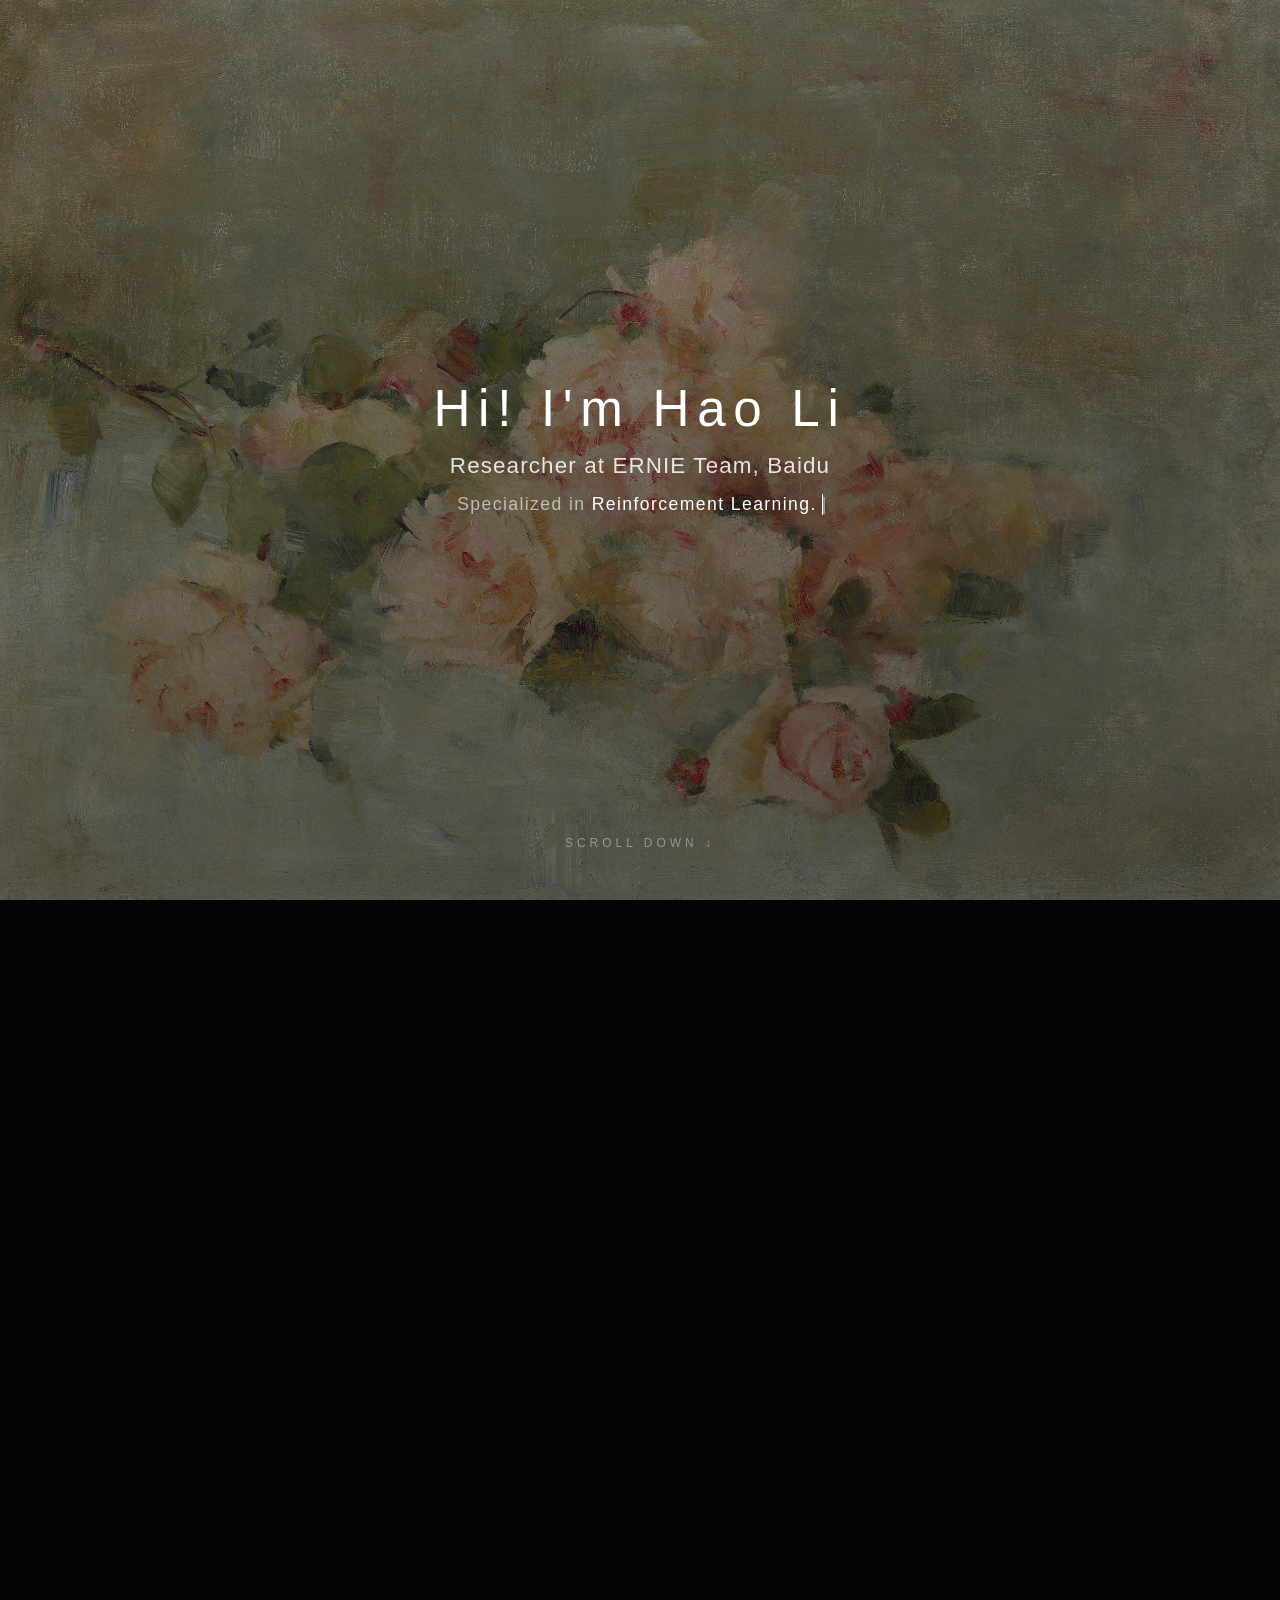
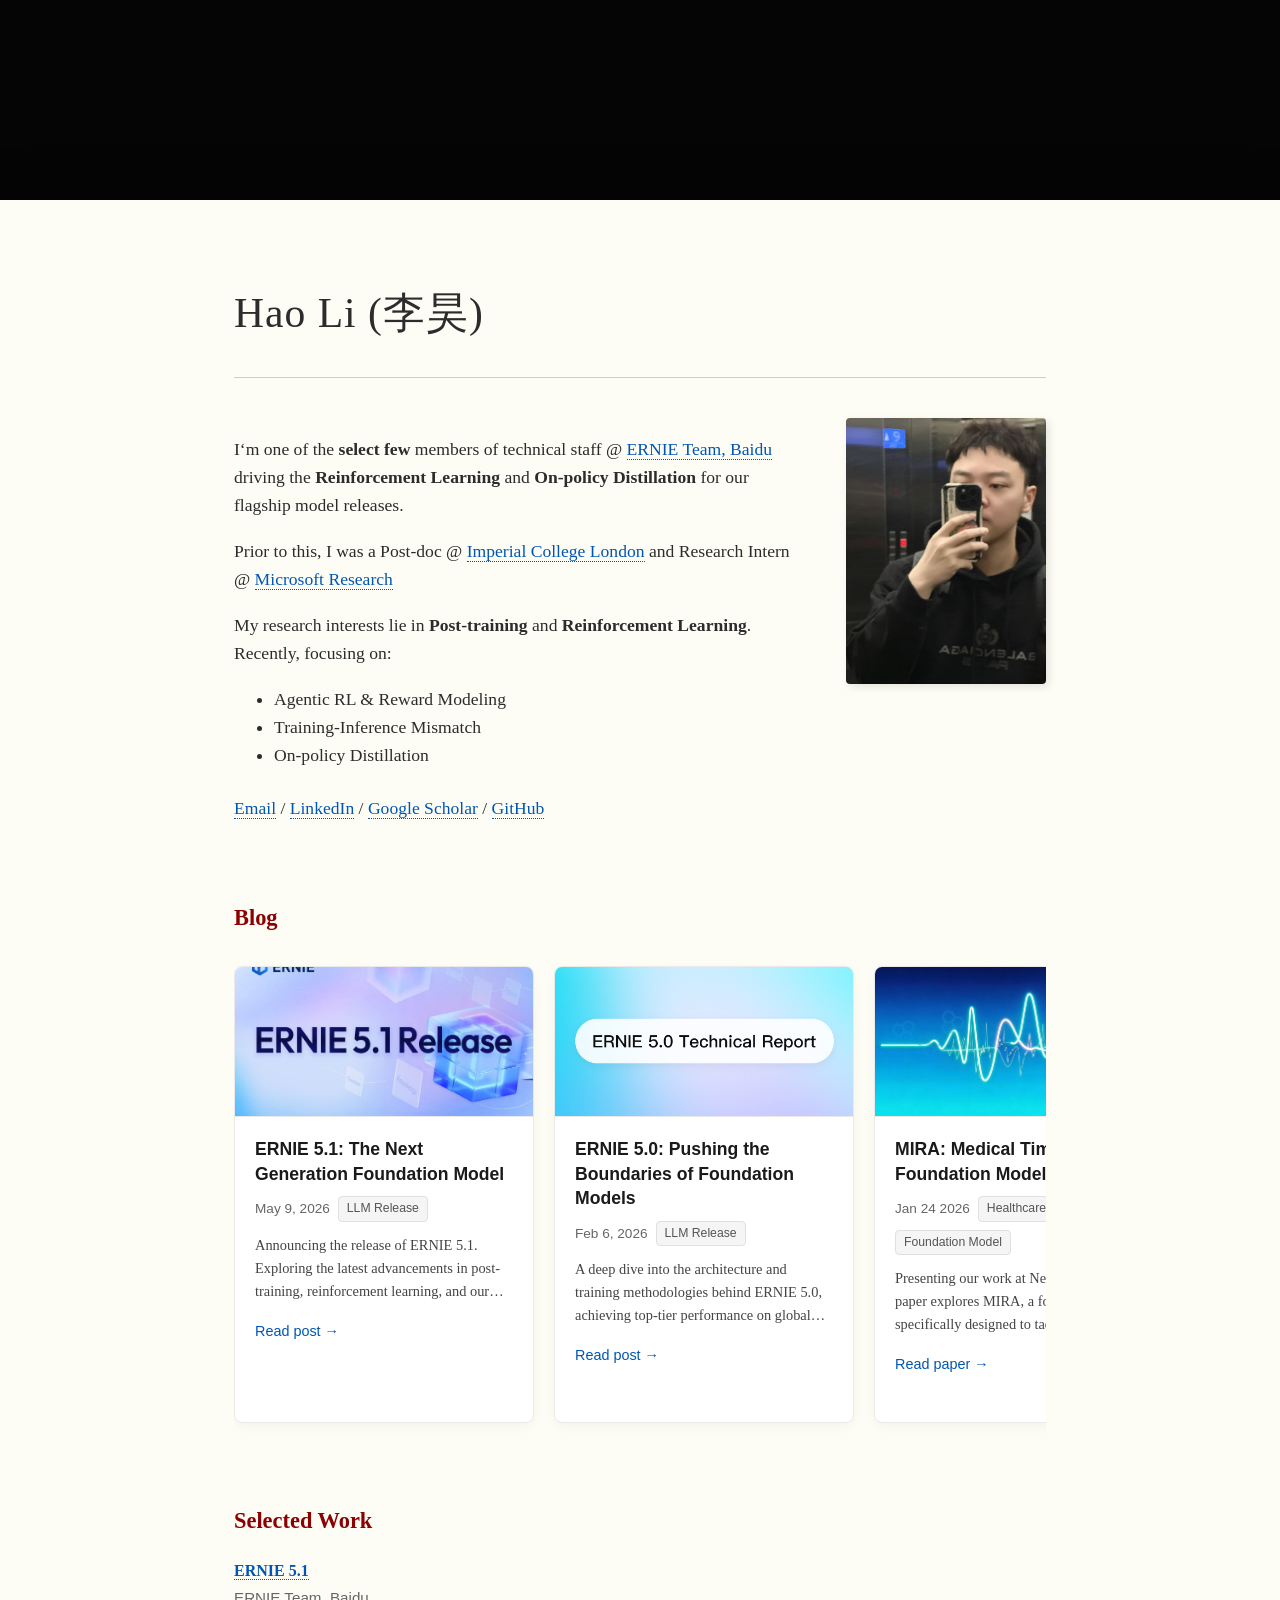
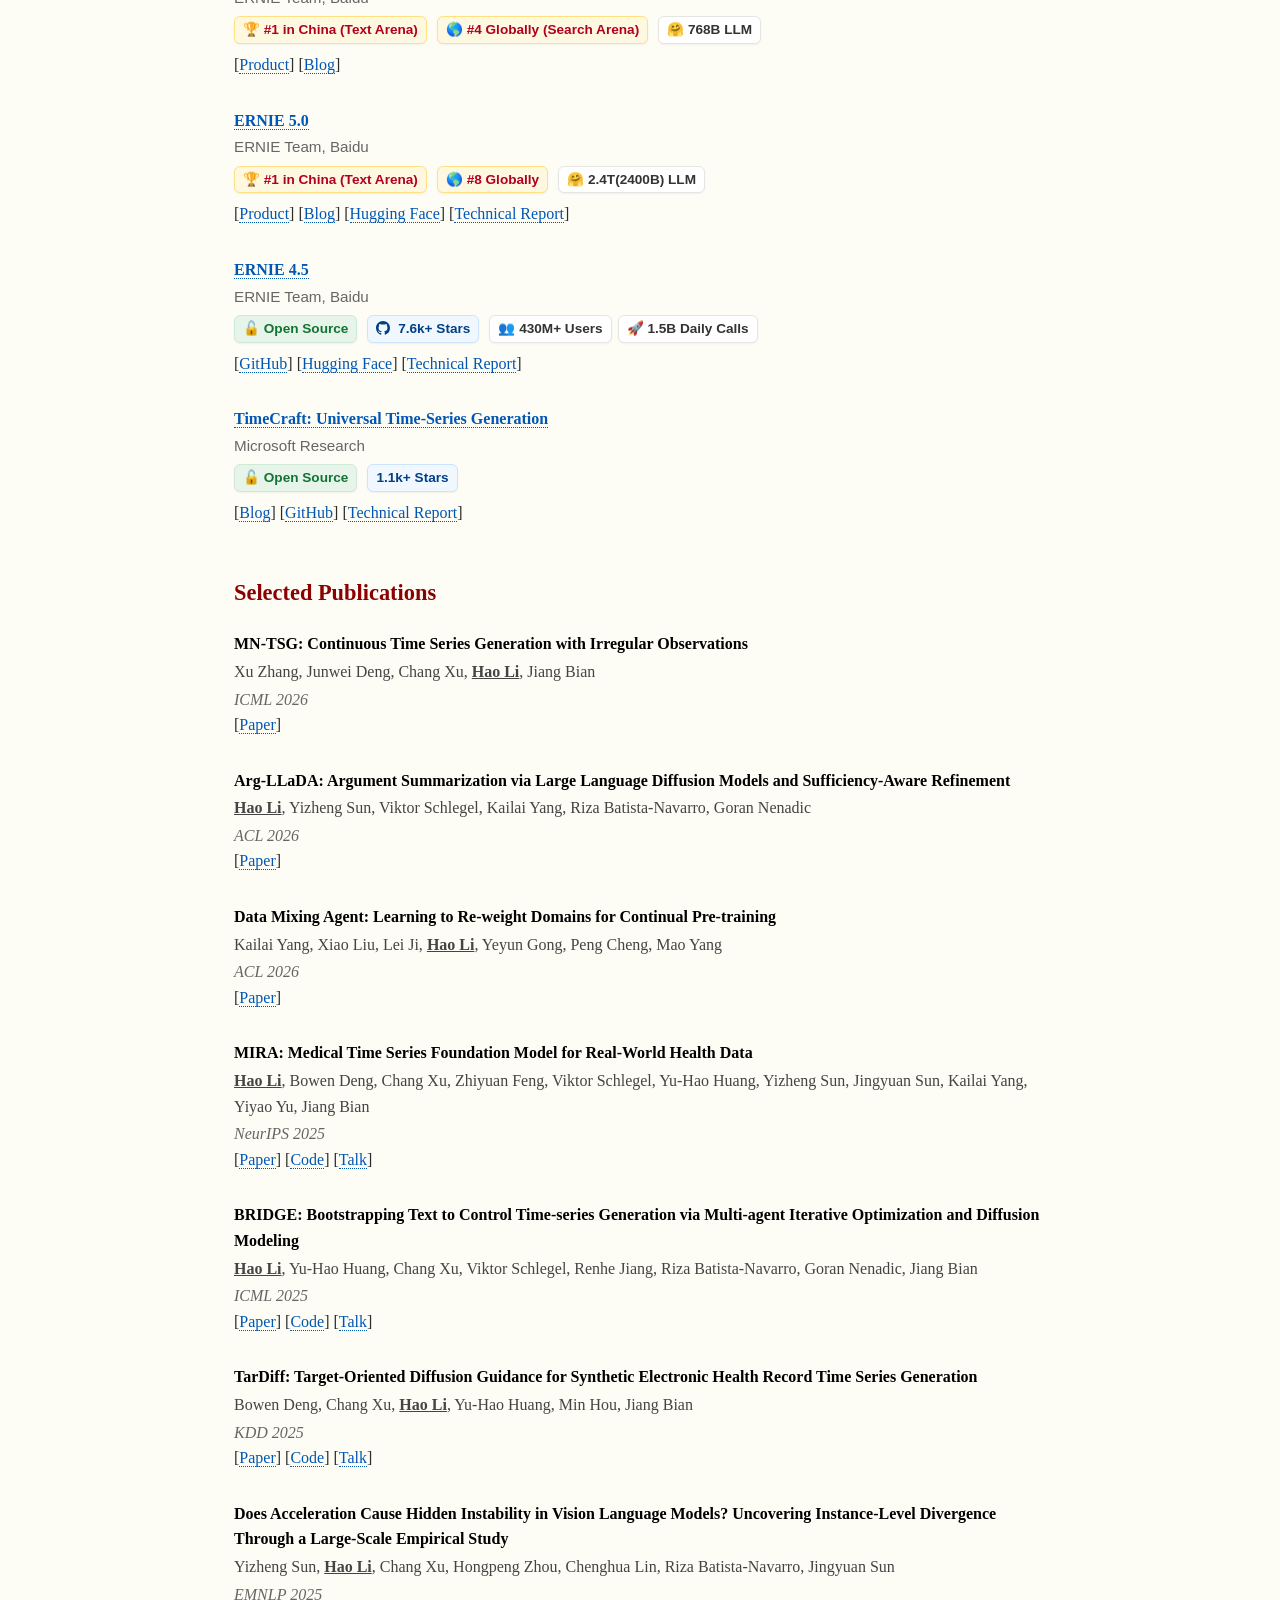
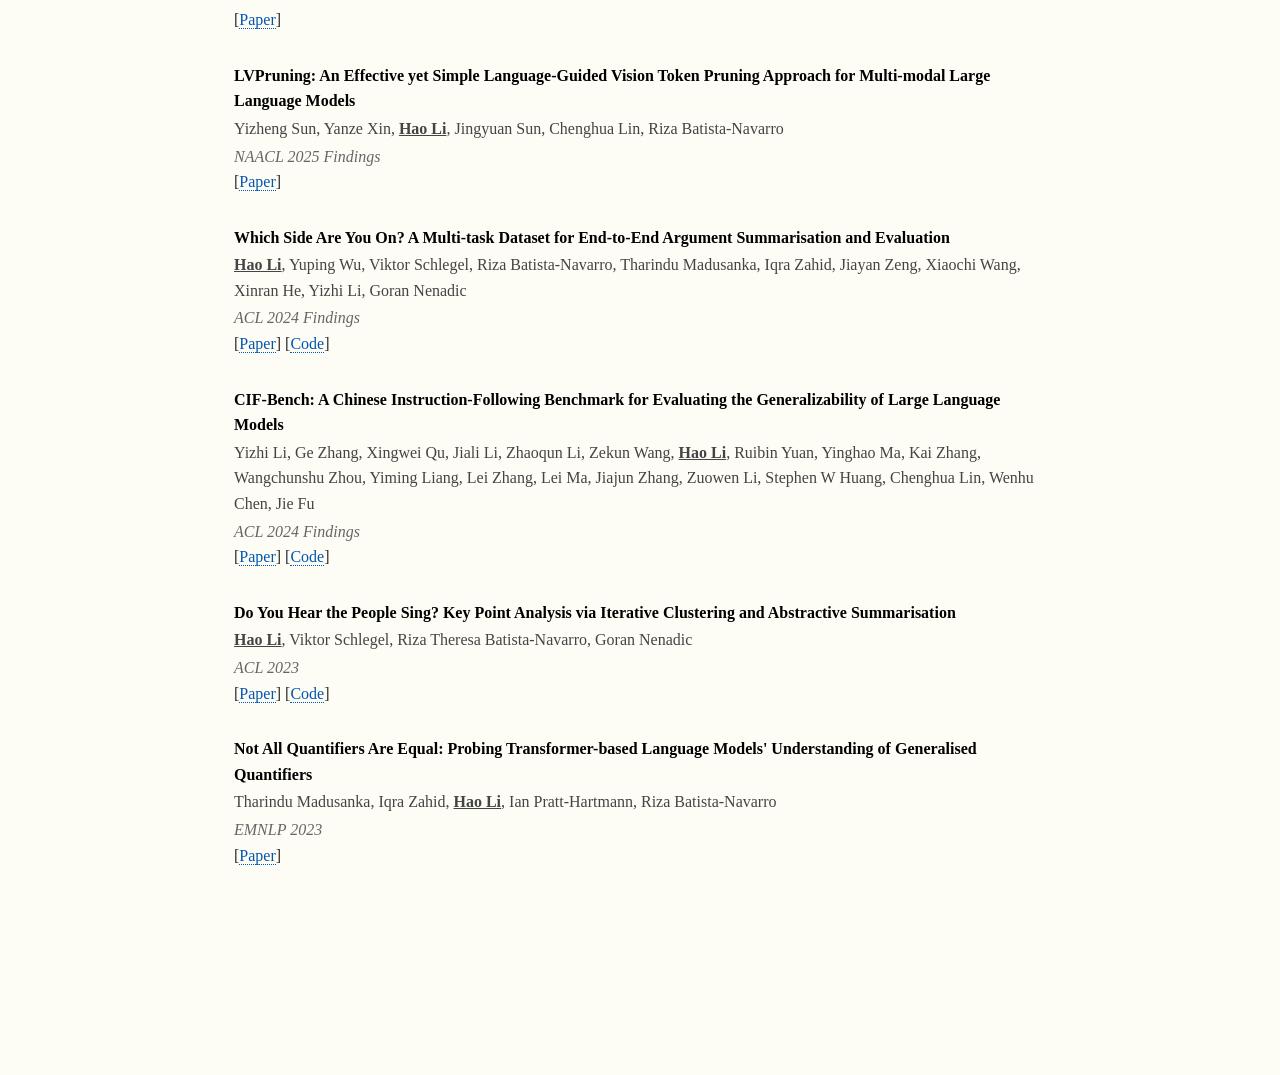
==== index.html @ deded0c9 "Update index.html" ====
<!DOCTYPE html>
<html lang="zh-CN">
<head>
    <meta charset="UTF-8">
    <meta name="viewport" content="width=device-width, initial-scale=1.0">
    <title>Hao Li - Researcher</title>
    
    <style>
        /* =========================================
           1. 全局设计规范 (Inter 现代字体)
           ========================================= */
        * { box-sizing: border-box; }
        
        html, body {
            margin: 0; padding: 0;
            width: 100%;
            background-color: #050505; 
            font-family: 'Inter', -apple-system, BlinkMacSystemFont, "Segoe UI", Roboto, sans-serif;
            scroll-behavior: smooth;
        }

        /* =========================================
           2. 引导页背景 (固定艺术底图)
           ========================================= */
        .art-background {
            position: fixed;
            top: 0; left: 0;
            width: 100vw; height: 100vh;
            /* 👇 核心修复：把 -1 改成 1，确保它在黑色背景之上 */
            z-index: 1; 
            background-image: linear-gradient(rgba(0,0,0,0.3), rgba(0,0,0,0.5)), 
                              url('./attached/museum-of-new-zealand-te-papa-tongarewa-e-3PPyd1U2g-unsplash.jpg');
            background-size: cover;
            background-position: center;
            background-repeat: no-repeat;
        }

        /* =========================================
           3. 引导页文字 (精致居中排版)
           ========================================= */
        #hero {
            height: 100vh;
            width: 100%;
            display: flex;
            flex-direction: column;
            justify-content: center;
            align-items: center;
            text-align: center;
            color: #ffffff;
            position: relative;
            /* 👇 核心修复：文字图层设为 2，确保在画之上 */
            z-index: 2; 
        }

        #hero h1 {
            font-size: clamp(2rem, 5vw, 3.2rem); 
            font-weight: 300;
            letter-spacing: 0.15em;
            margin: 0 0 15px 0;
            text-transform: none;
        }

        .role-text {
            font-size: clamp(1rem, 2vw, 1.4rem);
            color: rgba(255, 255, 255, 0.85);
            margin-bottom: 15px;
            font-weight: 300;
            letter-spacing: 0.05em;
        }

        .subtitle-container {
            font-size: clamp(0.9rem, 1.8vw, 1.1rem);
            color: rgba(255, 255, 255, 0.6);
            font-weight: 300;
            height: 1.5em;
            letter-spacing: 0.08em;
        }

        #typewriter-text {
            color: #fff;
            font-weight: 500;
        }

        .cursor {
            display: inline-block;
            width: 1px;
            background-color: #fff;
            margin-left: 5px;
            animation: blink 0.8s infinite;
        }

        @keyframes blink { 50% { opacity: 0; } }

        .scroll-indicator {
            position: absolute;
            bottom: 50px;
            left: 50%;
            transform: translateX(-50%);
            color: rgba(255, 255, 255, 0.4);
            font-size: 0.75rem;
            letter-spacing: 4px;
            text-transform: uppercase;
            animation: bounce 2s infinite;
        }

        @keyframes bounce {
            0%, 20%, 50%, 80%, 100% { transform: translate(-50%, 0); }
            40% { transform: translate(-50%, -10px); }
            60% { transform: translate(-50%, -5px); }
        }

        /* =========================================
           4. 全量学术内容层 (回归经典 Georgia 字体)
           ========================================= */
        #scroll-placeholder { height: 100vh; }

        #main-content {
            position: relative;
            /* 👇 保持 10，往下滑时完美盖住下面的 1 和 2 */
            z-index: 10;
            background-color: #fdfdf6; 
            min-height: 100vh;
            box-shadow: 0 -15px 40px rgba(0,0,0,0.15);
        }

        .content-inner {
            font-family: 'Georgia', 'Times New Roman', Times, serif;
            color: #2c2c2c;
            line-height: 1.6;
            max-width: 860px; 
            margin: 0 auto; 
            padding: 80px 24px 100px 24px; 
        }

        .content-inner a {
            color: #0056b3; 
            text-decoration: none;
            border-bottom: 1px dotted #0056b3;
        }
        .content-inner a:hover { border-bottom: 1px solid #0056b3; }

        .name-header { margin-bottom: 30px; }
        .name-header h1 {
            font-size: 2.6em;
            font-weight: normal;
            margin: 0;
            letter-spacing: 1px;
        }

        .separator {
            border: 0;
            height: 1px;
            background-color: #ccc;
            margin-bottom: 40px;
        }

        .bio-container {
            display: flex;
            align-items: flex-start;
            gap: 50px;
            margin-bottom: 60px;
        }

        .bio-text { flex: 1; font-size: 1.1em; }
        .profile-photo {
            width: 200px; height: auto; border-radius: 4px;
            box-shadow: 3px 3px 8px rgba(0,0,0,0.1); flex-shrink: 0;
        }

        @media (max-width: 768px) {
            .bio-container { flex-direction: column-reverse; align-items: center; text-align: center; }
            .profile-photo { margin-bottom: 20px; width: 160px; }
        }

        .content-inner h2 {
            font-size: 1.4em; font-weight: bold; margin-top: 50px;
            margin-bottom: 20px; color: #8b0000; 
        }

        .work-institution { font-size: 0.95em; color: #666; margin-top: 2px; margin-bottom: 6px; font-family: 'Inter', sans-serif; }
        .stat-badge {
            display: inline-block; padding: 2px 8px; margin-right: 6px; margin-bottom: 4px;
            font-size: 0.85em; font-weight: 600; color: #333; background-color: #fff;
            border: 1px solid #e5e5e5; border-radius: 6px; box-shadow: 0 1px 2px rgba(0,0,0,0.05); 
            font-family: 'Inter', sans-serif;
        }
        .badge-highlight { background-color: #fff8e1; border-color: #ffe082; color: #b00020; }
        .badge-blue { background-color: #f0f7ff; border-color: #cce5ff; color: #004085; }
        .badge-green { background-color: #e6f4ea; border-color: #ceead6; color: #137333; }

        .icon-svg { width: 14px; height: 14px; fill: currentColor; vertical-align: -2px; margin-right: 4px; }
        .paper { margin-bottom: 30px; }
        .paper-title { font-weight: bold; color: #000; }
        .paper-authors { color: #444; margin-top: 2px; }
        .paper-venue { font-style: italic; color: #666; margin-top: 2px; }
        .me { text-decoration: underline; font-weight: 600; }

        /* =========================================
           5. 博客卡片区设计规范 (横向滑动)
           ========================================= */
        .blog-carousel {
            display: flex;
            overflow-x: auto;
            gap: 20px;
            padding: 10px 0 30px 0;
            /* 开启滚动吸附，滑动更平滑 */
            scroll-snap-type: x mandatory;
            /* 隐藏滚动条但保留功能 (Chrome/Safari/Edge) */
            -ms-overflow-style: none; 
            scrollbar-width: none; 
        }
        .blog-carousel::-webkit-scrollbar {
            display: none; 
        }

        .blog-card {
            /* 每张卡片固定宽度，保证能露出版边提示可滑动 */
            flex: 0 0 300px; 
            scroll-snap-align: start;
            border: 1px solid #eaeaea;
            border-radius: 8px;
            background: #fff;
            overflow: hidden;
            box-shadow: 0 4px 12px rgba(0,0,0,0.04);
            transition: transform 0.2s ease, box-shadow 0.2s ease;
            display: flex;
            flex-direction: column;
        }
        .blog-card:hover {
            transform: translateY(-5px);
            box-shadow: 0 8px 24px rgba(0,0,0,0.08);
        }

        .blog-card-image {
            width: 100%;
            height: 150px;
            object-fit: cover;
            border-bottom: 1px solid #eaeaea;
            background-color: #f5f5f5; /* 图片未加载时的底色 */
        }

        .blog-card-content {
            padding: 20px;
            flex-grow: 1;
            display: flex;
            flex-direction: column;
        }

        .blog-card-title {
            font-size: 1.1em;
            font-weight: bold;
            margin: 0 0 10px 0;
            line-height: 1.4;
            font-family: 'Inter', sans-serif;
        }
        
        /* 覆盖全局 a 标签的下划线样式 */
        .content-inner .blog-card-title a {
            color: #1a1a1a;
            border-bottom: none;
            text-decoration: none;
        }
        .content-inner .blog-card-title a:hover {
            color: #0056b3;
        }

        .blog-meta {
            color: #666;
            font-size: 0.85em;
            margin-bottom: 12px;
            font-family: 'Inter', sans-serif;
            display: flex;
            align-items: center;
            flex-wrap: wrap;
            gap: 8px;
        }

        .blog-tag {
            display: inline-block;
            padding: 2px 8px;
            background-color: #f5f5f5;
            border: 1px solid #e0e0e0;
            border-radius: 4px;
            color: #555;
            font-size: 0.9em;
        }

        .blog-card-excerpt {
            color: #444;
            font-size: 0.9em;
            line-height: 1.6;
            margin-bottom: 15px;
            /* 限制摘要行数为3行，多出部分显示省略号 */
            display: -webkit-box;
            -webkit-line-clamp: 3; 
            -webkit-box-orient: vertical;
            overflow: hidden;
        }
        
        .blog-read-more a {
            margin-top: auto;
            font-size: 0.9em;
            font-family: 'Inter', sans-serif;
            font-weight: 500;
            border-bottom: none !important;
        }
        
        @media (max-width: 768px) {
            .blog-card {
                flex: 0 0 260px; /* 移动端卡片稍微变窄 */
            }
        }
    </style>
</head>
<body>

    <div class="art-background"></div>

    <section id="hero">
        <h1>Hi! I'm Hao Li</h1>
        <div class="role-text">Researcher at ERNIE Team, Baidu</div>
        <div class="subtitle-container">
            Specialized in <span id="typewriter-text"></span><span class="cursor">|</span>
        </div>
        <div class="scroll-indicator">Scroll Down ↓</div>
    </section>

    <div id="scroll-placeholder"></div>

    <section id="main-content">
        <div class="content-inner">
            
            <div class="name-header"><h1>Hao Li (李昊)</h1></div>
            <hr class="separator">

            <div class="bio-container">
                <div class="bio-text">
                    <p style="margin-top: 0;"><p>I‘m one of the <b>select few</b> members of technical staff @ <a href="https://ernie.baidu.com/">ERNIE Team, Baidu</a> driving the <b>Reinforcement Learning</b> and <b>On-policy Distillation</b> for our flagship model releases.</p>
                    <p>Prior to this, I was a Post-doc @ <a href="https://www.imperial.ac.uk/">Imperial College London</a> and Research Intern @ <a href="https://www.microsoft.com/en-us/research/lab/microsoft-research-asia-zh-cn/">Microsoft Research</a></p>
                    <p>My research interests lie in <b>Post-training</b> and <b>Reinforcement Learning</b>. Recently, focusing on:</p>
                    <ul><li>Agentic RL & Reward Modeling</li><li>Training-Inference Mismatch</li><li>On-policy Distillation</li></ul>
                    <p style="margin-top: 25px;">
                        <a href="mailto:lihao950220@hotmail.com">Email</a> / <a href="https://www.linkedin.com/in/haoli-harry/">LinkedIn</a> / 
                        <a href="https://scholar.google.com/citations?user=yZjmYegAAAAJ&hl=en">Google Scholar</a> / <a href="https://github.com/HaoBytes">GitHub</a>
                    </p>
                </div>
                <img src="attached/myself.jpg" alt="My Photo" class="profile-photo">
            </div>

            <h2>Blog</h2>
            
            <div class="blog-carousel">
                <div class="blog-card">
                    <img src="attached/images/eb5.1_cover.png" alt="ERNIE 5.1 Release" class="blog-card-image">
                    <div class="blog-card-content">
                        <h3 class="blog-card-title">
                            <a href="https://yiyan.baidu.com/blog/posts/ernie-5.1-0508-release/" target="_blank">ERNIE 5.1: The Next Generation Foundation Model</a>
                        </h3>
                        <div class="blog-meta">
                            <span>May 9, 2026</span>
                            <span class="blog-tag">LLM Release</span>
                        </div>
                        <div class="blog-card-excerpt">
                            Announcing the release of ERNIE 5.1. Exploring the latest advancements in post-training, reinforcement learning, and our continued scaling efforts.
                        </div>
                        <div class="blog-read-more">
                            <a href="https://yiyan.baidu.com/blog/posts/ernie-5.1-0508-release/" target="_blank">Read post →</a>
                        </div>
                    </div>
                </div>

                <div class="blog-card">
                    <img src="attached/images/eb5_cover.png" alt="ERNIE 5.0 Post" class="blog-card-image">
                    <div class="blog-card-content">
                        <h3 class="blog-card-title">
                            <a href="https://yiyan.baidu.com/blog/posts/ernie5.0/" target="_blank">ERNIE 5.0: Pushing the Boundaries of Foundation Models</a>
                        </h3>
                        <div class="blog-meta">
                            <span>Feb 6, 2026</span>
                            <span class="blog-tag">LLM Release</span>
                        </div>
                        <div class="blog-card-excerpt">
                            A deep dive into the architecture and training methodologies behind ERNIE 5.0, achieving top-tier performance on global benchmarks through advanced reinforcement learning techniques.
                        </div>
                        <div class="blog-read-more">
                            <a href="https://yiyan.baidu.com/blog/posts/ernie5.0/" target="_blank">Read post →</a>
                        </div>
                    </div>
                </div>

                <div class="blog-card">
                    <img src="attached/images/mira_cover.jpg" alt="MIRA Paper" class="blog-card-image">
                    <div class="blog-card-content">
                        <h3 class="blog-card-title">
                            <a href="https://proceedings.neurips.cc/paper_files/paper/2025/hash/8e12ba543adc673da5b89c9311fcf72c-Abstract-Conference.html" target="_blank">MIRA: Medical Time Series Foundation Model</a>
                        </h3>
                        <div class="blog-meta">
                            <span>Jan 24 2026</span>
                            <span class="blog-tag">Healthcare AI</span>
                            <span class="blog-tag">Foundation Model</span>
                        </div>
                        <div class="blog-card-excerpt">
                            Presenting our work at NeurIPS 2025. This paper explores MIRA, a foundation model specifically designed to tackle the complexities of real-world medical time-series data and electronic health records.
                        </div>
                        <div class="blog-read-more">
                            <a href="https://proceedings.neurips.cc/paper_files/paper/2025/hash/8e12ba543adc673da5b89c9311fcf72c-Abstract-Conference.html" target="_blank">Read paper →</a>
                        </div>
                    </div>
                </div>

                <div class="blog-card">
                    <img src="attached/images/timecraft_cover.png" alt="TimeCraft Article" class="blog-card-image">
                    <div class="blog-card-content">
                        <h3 class="blog-card-title">
                            <a href="https://www.microsoft.com/en-us/research/articles/timecraft-a-universal-framework-for-time-series-generation/" target="_blank">TimeCraft: A Universal Framework for Time-Series Generation</a>
                        </h3>
                        <div class="blog-meta">
                            <span>Aug 4 2025</span>
                            <span class="blog-tag">Time-Series</span>
                            <span class="blog-tag">Generative AI</span>
                        </div>
                        <div class="blog-card-excerpt">
                            Introducing TimeCraft, a controllable generative engine for universal time-series data. Exploring the core architecture and its impact on modeling real-world sequential data.
                        </div>
                        <div class="blog-read-more">
                            <a href="https://www.microsoft.com/en-us/research/articles/timecraft-a-universal-framework-for-time-series-generation/" target="_blank">Read article →</a>
                        </div>
                    </div>
                </div>

            </div>

            <h2>Selected Work</h2>

            <div class="paper">
                <div class="paper-title"><a href="https://yiyan.baidu.com/blog/posts/ernie-5.1-0508-release/">ERNIE 5.1</a></div>
                <div class="work-institution">ERNIE Team, Baidu</div>
                <div style="margin-top: 2px;">
                    <span class="stat-badge badge-highlight">🏆 #1 in China (Text Arena)</span>
                    <span class="stat-badge badge-highlight">🌎 #4 Globally (Search Arena)</span>
                    <span class="stat-badge">🤗 768B LLM</span>
                </div>
                <div style="margin-top: 4px;">
                    [<a href="https://yiyan.baidu.com">Product</a>] [<a href="https://yiyan.baidu.com/blog/posts/ernie-5.1-0508-release/">Blog</a>]
                </div>
            </div>

            <div class="paper">
                <div class="paper-title"><a href="https://ernie.baidu.com/blog/posts/ernie-5.0-0110-release-on-lmarena/">ERNIE 5.0</a></div>
                <div class="work-institution">ERNIE Team, Baidu</div>
                <div style="margin-top: 2px;">
                    <span class="stat-badge badge-highlight">🏆 #1 in China (Text Arena) </span>
                    <span class="stat-badge badge-highlight">🌎 #8 Globally</span>
                    <span class="stat-badge">🤗 2.4T(2400B) LLM</span>
                </div>
                <div style="margin-top: 4px;">
                    [<a href="https://ernie.baidu.com/">Product</a>] [<a href="https://ernie.baidu.com/blog/posts/ernie-5.0-0110-release-on-lmarena/">Blog</a>] [<a href="https://huggingface.co/papers/2602.04705">Hugging Face</a>] [<a href="https://www.arxiv.org/pdf/2602.04705">Technical Report</a>]
                </div>
            </div>

            <div class="paper">
                <div class="paper-title"><a href="https://github.com/PaddlePaddle/ERNIE">ERNIE 4.5</a></div>
                <div class="work-institution">ERNIE Team, Baidu</div>
                <div style="margin-top: 2px;">
                    <span class="stat-badge badge-green">🔓 Open Source</span>
                    <span class="stat-badge badge-blue"><svg class="icon-svg" viewBox="0 0 16 16"><path d="M8 0C3.58 0 0 3.58 0 8c0 3.54 2.29 6.53 5.47 7.59.4.07.55-.17.55-.38 0-.19-.01-.82-.01-1.49-2.01.37-2.53-.49-2.69-.94-.09-.23-.48-.94-.82-1.13-.28-.15-.68-.52-.01-.53.63-.01 1.08.58 1.23.82.72 1.21 1.87.87 2.33.66.07-.52.28-.87.51-1.07-1.78-.2-3.64-.89-3.64-3.95 0-.87.31-1.59.82-2.15-.08-.2-.36-1.02.08-2.12 0 0 .67-.21 2.2.82.64-.18 1.32-.27 2-.27.68 0 1.36.09 2 .27 1.53-1.04 2.2-.82 2.2-.82.44 1.1.16 1.92.08 2.12.51.56.82 1.27.82 2.15 0 3.07-1.87 3.75-3.65 3.95.29.25.54.73.54 1.48 0 1.07-.01 1.93-.01 2.2 0 .21.15.46.55.38A8.013 8.013 0 0016 8c0-4.42-3.58-8-8-8z"></path></svg> 7.6k+ Stars</span>
                    <span class="stat-badge">👥 430M+ Users</span><span class="stat-badge">🚀 1.5B Daily Calls</span>
                </div>
                <div style="margin-top: 4px;">
                    [<a href="https://github.com/PaddlePaddle/ERNIE">GitHub</a>] [<a href="https://huggingface.co/baidu/ERNIE-4.5-21B-A3B-Thinking">Hugging Face</a>] [<a href="https://yiyan.baidu.com/blog/publication/ERNIE_Technical_Report.pdf">Technical Report</a>]
                </div>
            </div>

            <div class="paper">
                <div class="paper-title"><a href="https://github.com/microsoft/TimeCraft">TimeCraft: Universal Time-Series Generation</a></div>
                <div class="work-institution">Microsoft Research</div>
                <div style="margin-top: 2px;">
                    <span class="stat-badge badge-green">🔓 Open Source</span>
                    <span class="stat-badge badge-blue">1.1k+ Stars</span>
                </div>
                <div style="margin-top: 4px;">
                    [<a href="https://www.microsoft.com/en-us/research/articles/timecraft-a-universal-framework-for-time-series-generation/">Blog</a>] [<a href="https://github.com/microsoft/TimeCraft">GitHub</a>] [<a href="https://www.microsoft.com/en-us/research/articles/timecraft-a-universal-framework-for-time-series-generation/">Technical Report</a>]
                </div>
            </div>

            <h2>Selected Publications</h2>

             <div class="paper">
                <div class="paper-title">MN-TSG: Continuous Time Series Generation with Irregular Observations</div>
                <div class="paper-authors">Xu Zhang, Junwei Deng, Chang Xu, <span class="me">Hao Li</span>, Jiang Bian</div>
                <div class="paper-venue">ICML 2026</div>
                <div>[<a href="https://arxiv.org/abs/2601.13534">Paper</a>]</div> 
            </div>

            <div class="paper">
                <div class="paper-title">Arg-LLaDA: Argument Summarization via Large Language Diffusion Models and Sufficiency-Aware Refinement</div>
                <div class="paper-authors"><span class="me">Hao Li</span>, Yizheng Sun, Viktor Schlegel, Kailai Yang, Riza Batista-Navarro, Goran Nenadic</div>
                <div class="paper-venue">ACL 2026</div>
                <div>[<a href="https://arxiv.org/abs/2507.19081">Paper</a>]</div> 
            </div>

            <div class="paper">
                <div class="paper-title">Data Mixing Agent: Learning to Re-weight Domains for Continual Pre-training</div>
                <div class="paper-authors">Kailai Yang, Xiao Liu, Lei Ji, <span class="me">Hao Li</span>, Yeyun Gong, Peng Cheng, Mao Yang</div>
                <div class="paper-venue">ACL 2026</div>
                <div>[<a href="https://arxiv.org/abs/2507.15640">Paper</a>]</div>
            </div>

            <div class="paper">
                <div class="paper-title">MIRA: Medical Time Series Foundation Model for Real-World Health Data</div>
                <div class="paper-authors"><span class="me">Hao Li</span>, Bowen Deng, Chang Xu, Zhiyuan Feng, Viktor Schlegel, Yu-Hao Huang, Yizheng Sun, Jingyuan Sun, Kailai Yang, Yiyao Yu, Jiang Bian</div>
                <div class="paper-venue">NeurIPS 2025</div>
                <div>[<a href="https://arxiv.org/abs/2506.07584">Paper</a>] [<a href="https://github.com/microsoft/MIRA">Code</a>] [<a href="https://neurips.cc/virtual/2025/loc/san-diego/poster/119424">Talk</a>]</div>
            </div>
            
            <div class="paper">
                <div class="paper-title">BRIDGE: Bootstrapping Text to Control Time-series Generation via Multi-agent Iterative Optimization and Diffusion Modeling</div>
                <div class="paper-authors"><span class="me">Hao Li</span>, Yu-Hao Huang, Chang Xu, Viktor Schlegel, Renhe Jiang, Riza Batista-Navarro, Goran Nenadic, Jiang Bian</div>
                <div class="paper-venue">ICML 2025</div>
                <div>[<a href="https://arxiv.org/pdf/2503.02445">Paper</a>] [<a href="https://github.com/microsoft/TimeCraft">Code</a>] [<a href="https://icml.cc/virtual/2025/poster/43728">Talk</a>]</div>
            </div>
            
            <div class="paper">
                <div class="paper-title">TarDiff: Target-Oriented Diffusion Guidance for Synthetic Electronic Health Record Time Series Generation</div>
                <div class="paper-authors">Bowen Deng, Chang Xu, <span class="me">Hao Li</span>, Yu-Hao Huang, Min Hou, Jiang Bian</div>
                <div class="paper-venue">KDD 2025</div>
                <div>[<a href="https://arxiv.org/pdf/2504.17613">Paper</a>] [<a href="https://github.com/microsoft/TimeCraft">Code</a>] [<a href="https://www.youtube.com/watch?v=tOxo9fGaYhg">Talk</a>]</div>
            </div>
            
            <div class="paper">
                <div class="paper-title">Does Acceleration Cause Hidden Instability in Vision Language Models? Uncovering Instance-Level Divergence Through a Large-Scale Empirical Study</div>
                <div class="paper-authors">Yizheng Sun, <span class="me">Hao Li</span>, Chang Xu, Hongpeng Zhou, Chenghua Lin, Riza Batista-Navarro, Jingyuan Sun</div>
                <div class="paper-venue">EMNLP 2025</div>
                <div>[<a href="https://arxiv.org/abs/2503.06794">Paper</a>]</div>
            </div>
            
            <div class="paper">
                <div class="paper-title">LVPruning: An Effective yet Simple Language-Guided Vision Token Pruning Approach for Multi-modal Large Language Models</div>
                <div class="paper-authors">Yizheng Sun, Yanze Xin, <span class="me">Hao Li</span>, Jingyuan Sun, Chenghua Lin, Riza Batista-Navarro</div>
                <div class="paper-venue">NAACL 2025 Findings</div>
                <div>[<a href="https://arxiv.org/abs/2501.13652">Paper</a>]</div>
            </div>
            
            <div class="paper">
                <div class="paper-title">Which Side Are You On? A Multi-task Dataset for End-to-End Argument Summarisation and Evaluation</div>
                <div class="paper-authors"><span class="me">Hao Li</span>, Yuping Wu, Viktor Schlegel, Riza Batista-Navarro, Tharindu Madusanka, Iqra Zahid, Jiayan Zeng, Xiaochi Wang, Xinran He, Yizhi Li, Goran Nenadic</div>
                <div class="paper-venue">ACL 2024 Findings</div>
                <div>[<a href="https://arxiv.org/abs/2406.03151">Paper</a>] [<a href="https://github.com/HaoBytes/ArgSum-Dataset">Code</a>]</div>
            </div>
            
            <div class="paper">
                <div class="paper-title">CIF-Bench: A Chinese Instruction-Following Benchmark for Evaluating the Generalizability of Large Language Models</div>
                <div class="paper-authors">Yizhi Li, Ge Zhang, Xingwei Qu, Jiali Li, Zhaoqun Li, Zekun Wang, <span class="me">Hao Li</span>, Ruibin Yuan, Yinghao Ma, Kai Zhang, Wangchunshu Zhou, Yiming Liang, Lei Zhang, Lei Ma, Jiajun Zhang, Zuowen Li, Stephen W Huang, Chenghua Lin, Wenhu Chen, Jie Fu</div>
                <div class="paper-venue">ACL 2024 Findings</div>
                <div>[<a href="https://arxiv.org/abs/2402.13109">Paper</a>] [<a href="https://github.com/yizhilll/CIF-Bench">Code</a>]</div>
            </div>
            
            <div class="paper">
                <div class="paper-title">Do You Hear the People Sing? Key Point Analysis via Iterative Clustering and Abstractive Summarisation</div>
                <div class="paper-authors"><span class="me">Hao Li</span>, Viktor Schlegel, Riza Theresa Batista-Navarro, Goran Nenadic</div>
                <div class="paper-venue">ACL 2023</div>
                <div>[<a href="https://arxiv.org/abs/2305.16000">Paper</a>] [<a href="https://github.com/HaoBytes/KeyPoint-Analysis">Code</a>]</div>
            </div>
            
            <div class="paper">
                <div class="paper-title">Not All Quantifiers Are Equal: Probing Transformer-based Language Models' Understanding of Generalised Quantifiers</div>
                <div class="paper-authors">Tharindu Madusanka, Iqra Zahid, <span class="me">Hao Li</span>, Ian Pratt-Hartmann, Riza Batista-Navarro</div>
                <div class="paper-venue">EMNLP 2023</div>
                <div>[<a href="https://aclanthology.org/2023.emnlp-main.536/">Paper</a>]</div>
            </div>

            <br><br><br>
        </div>
    </section>

    <script>
        const words = ["Reinforcement Learning.", "On-policy Distillation.", "AI Agent."];
        let wordIdx = 0, charIdx = 0, isDeleting = false;
        const typeTarget = document.getElementById("typewriter-text");

        function typeLoop() {
            const currentWord = words[wordIdx % words.length];
            const displayStr = isDeleting 
                ? currentWord.substring(0, charIdx - 1) 
                : currentWord.substring(0, charIdx + 1);
            
            typeTarget.innerText = displayStr;
            charIdx = isDeleting ? charIdx - 1 : charIdx + 1;

            let speed = isDeleting ? 40 : 100;

            if (!isDeleting && charIdx === currentWord.length) {
                speed = 2000; isDeleting = true;
            } else if (isDeleting && charIdx === 0) {
                isDeleting = false; wordIdx++; speed = 500;
            }
            setTimeout(typeLoop, speed);
        }
        typeLoop();
    </script>
</body>
</html>
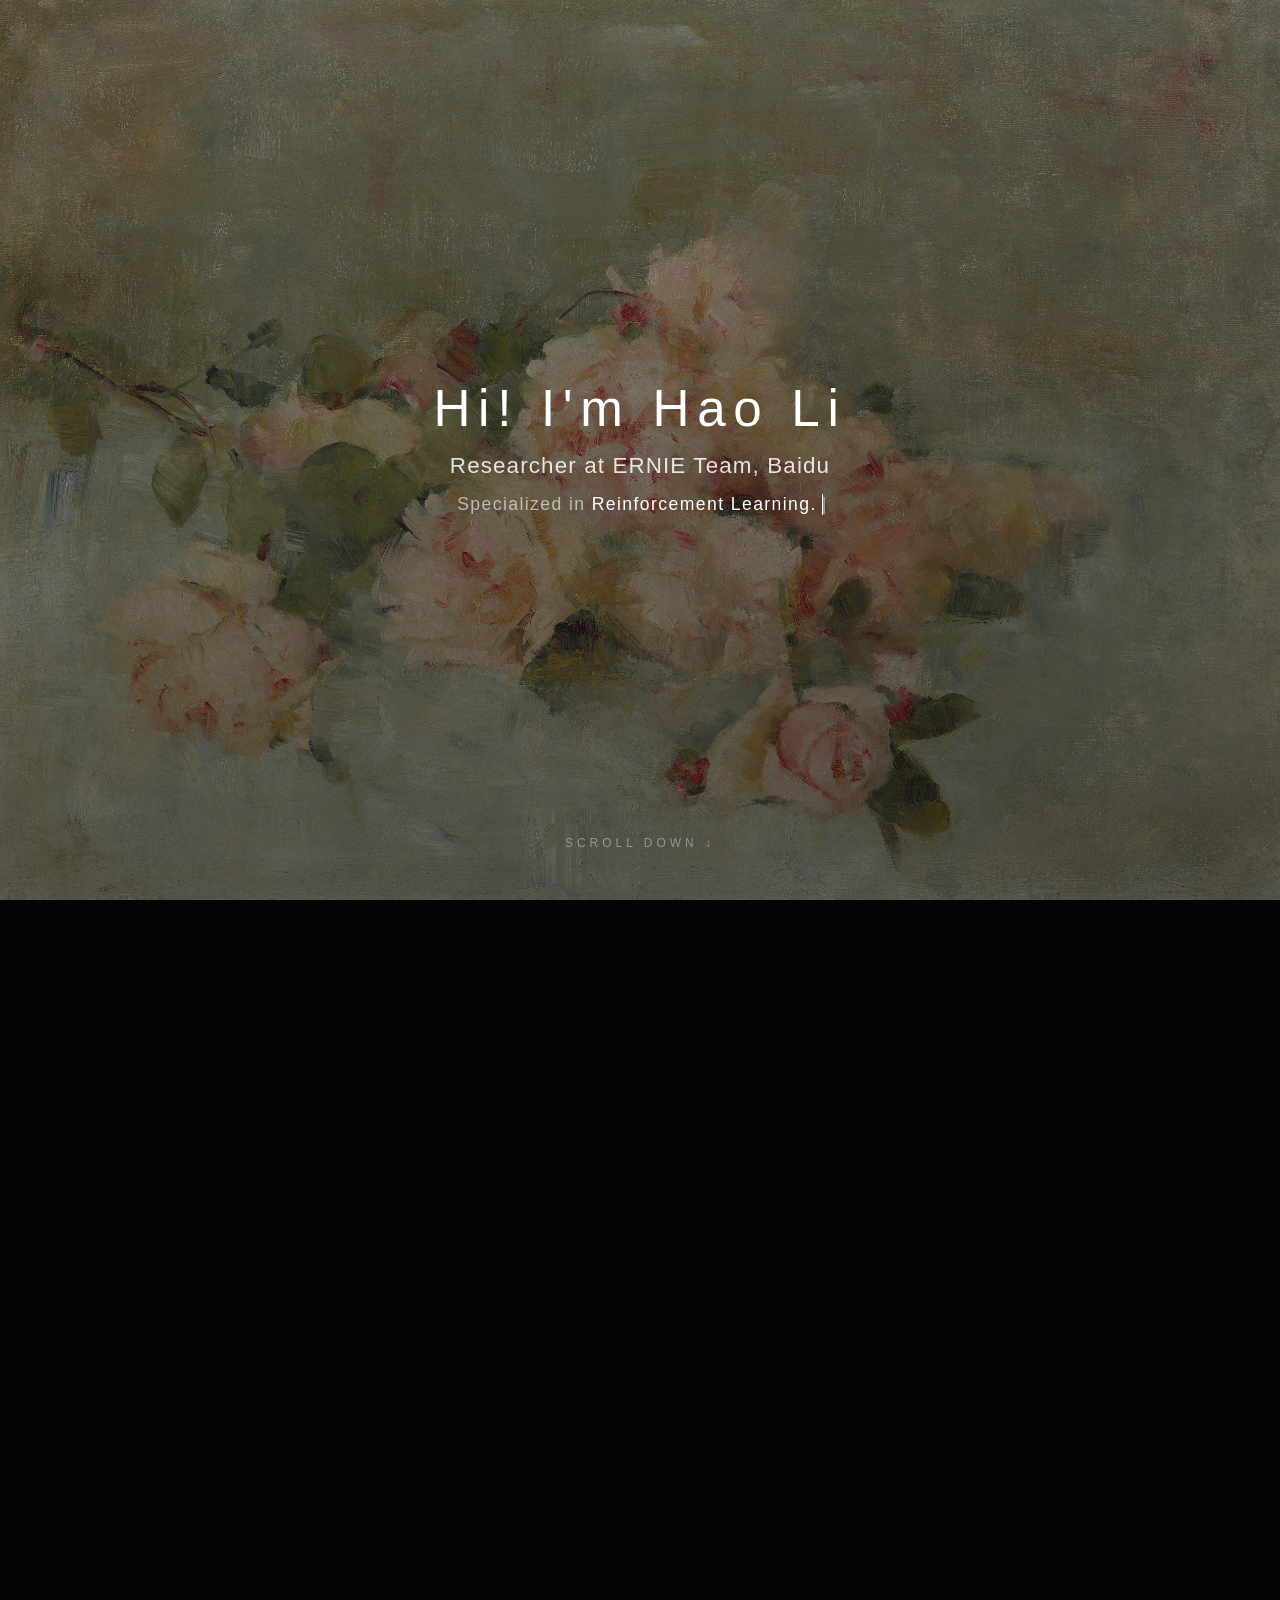
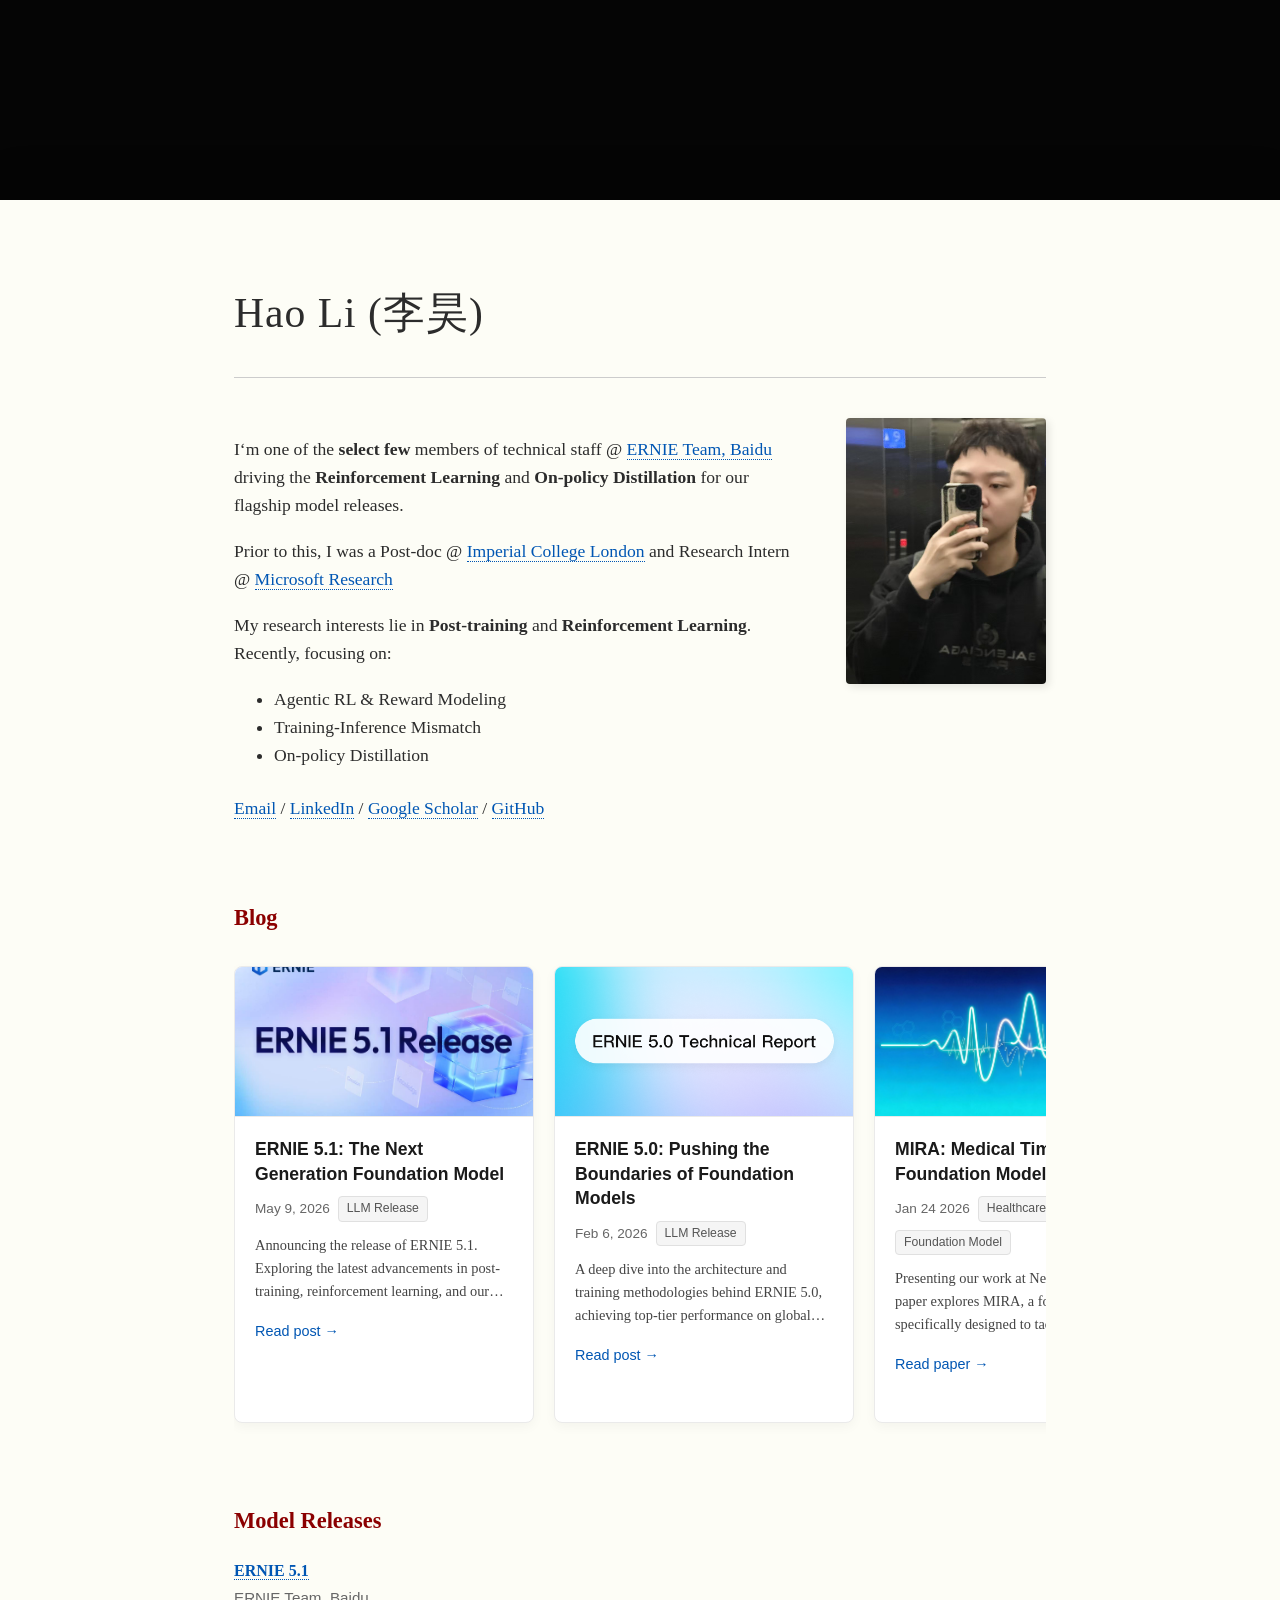
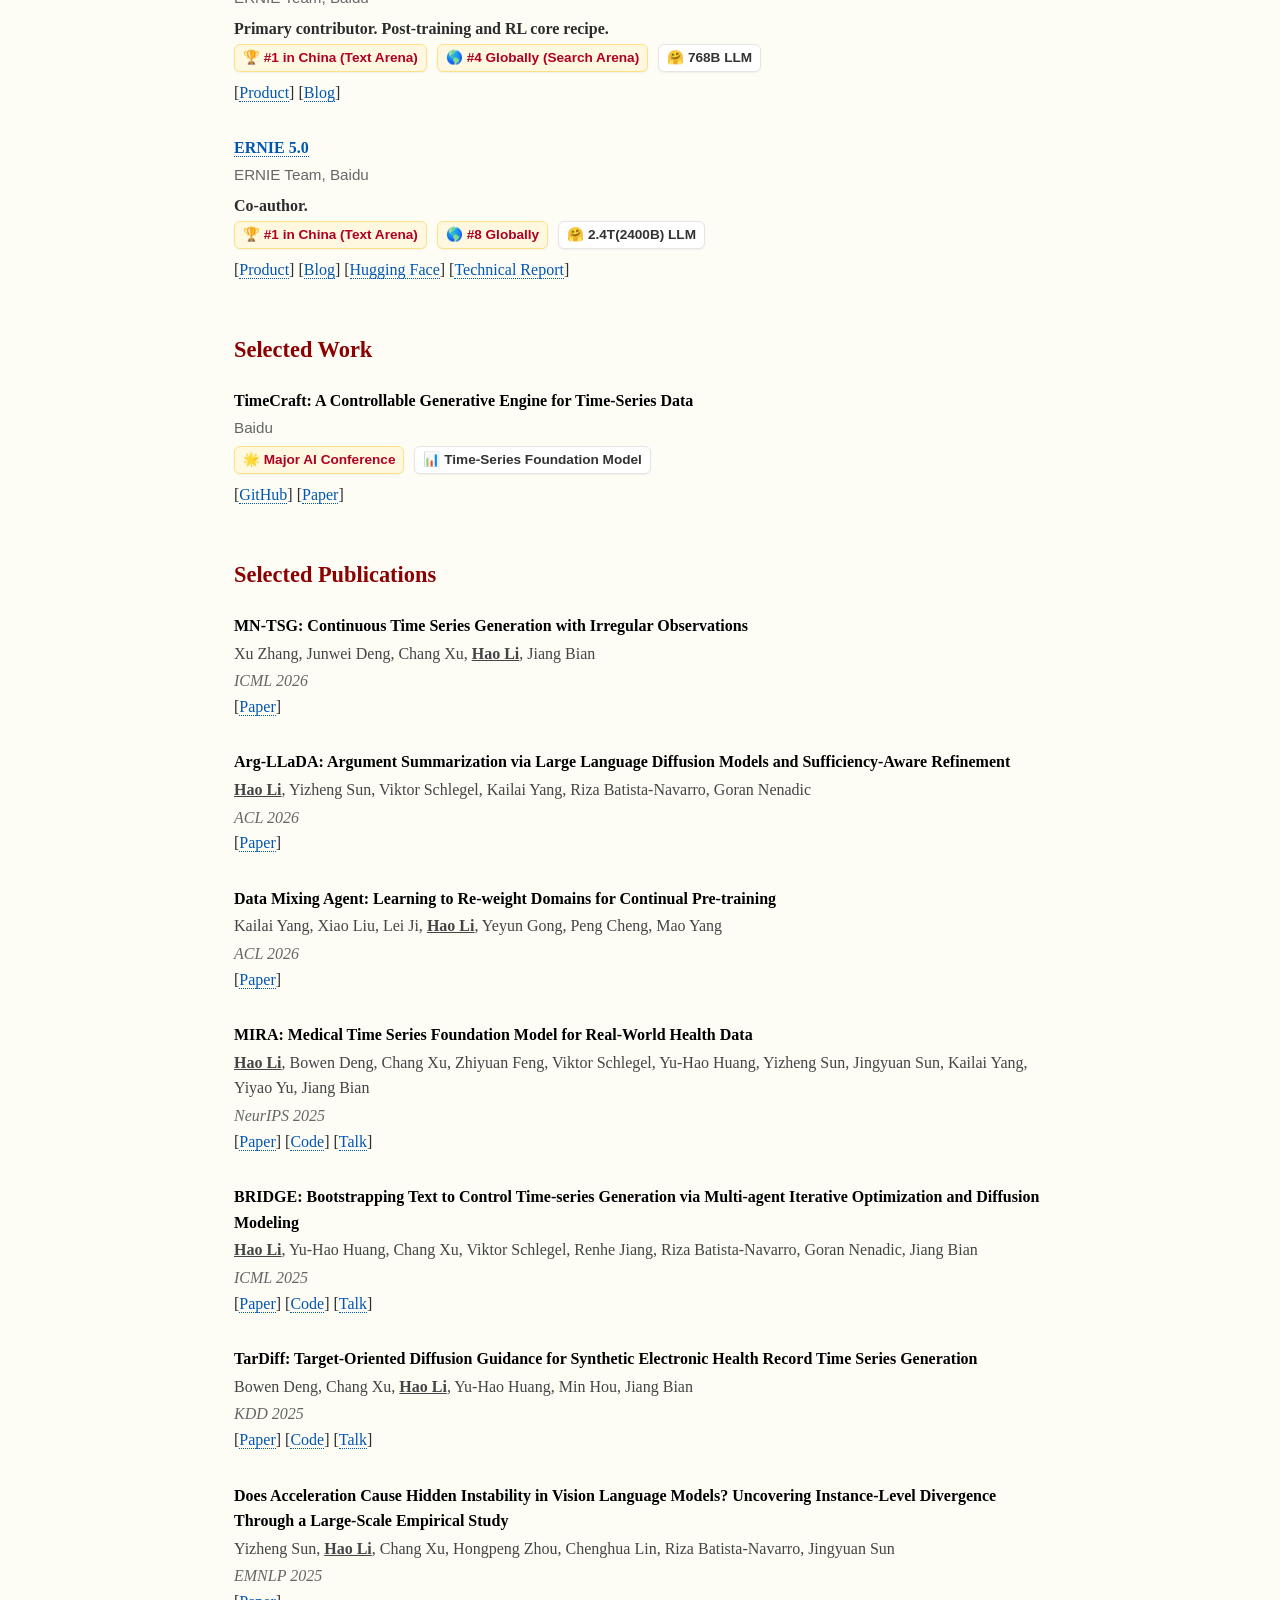
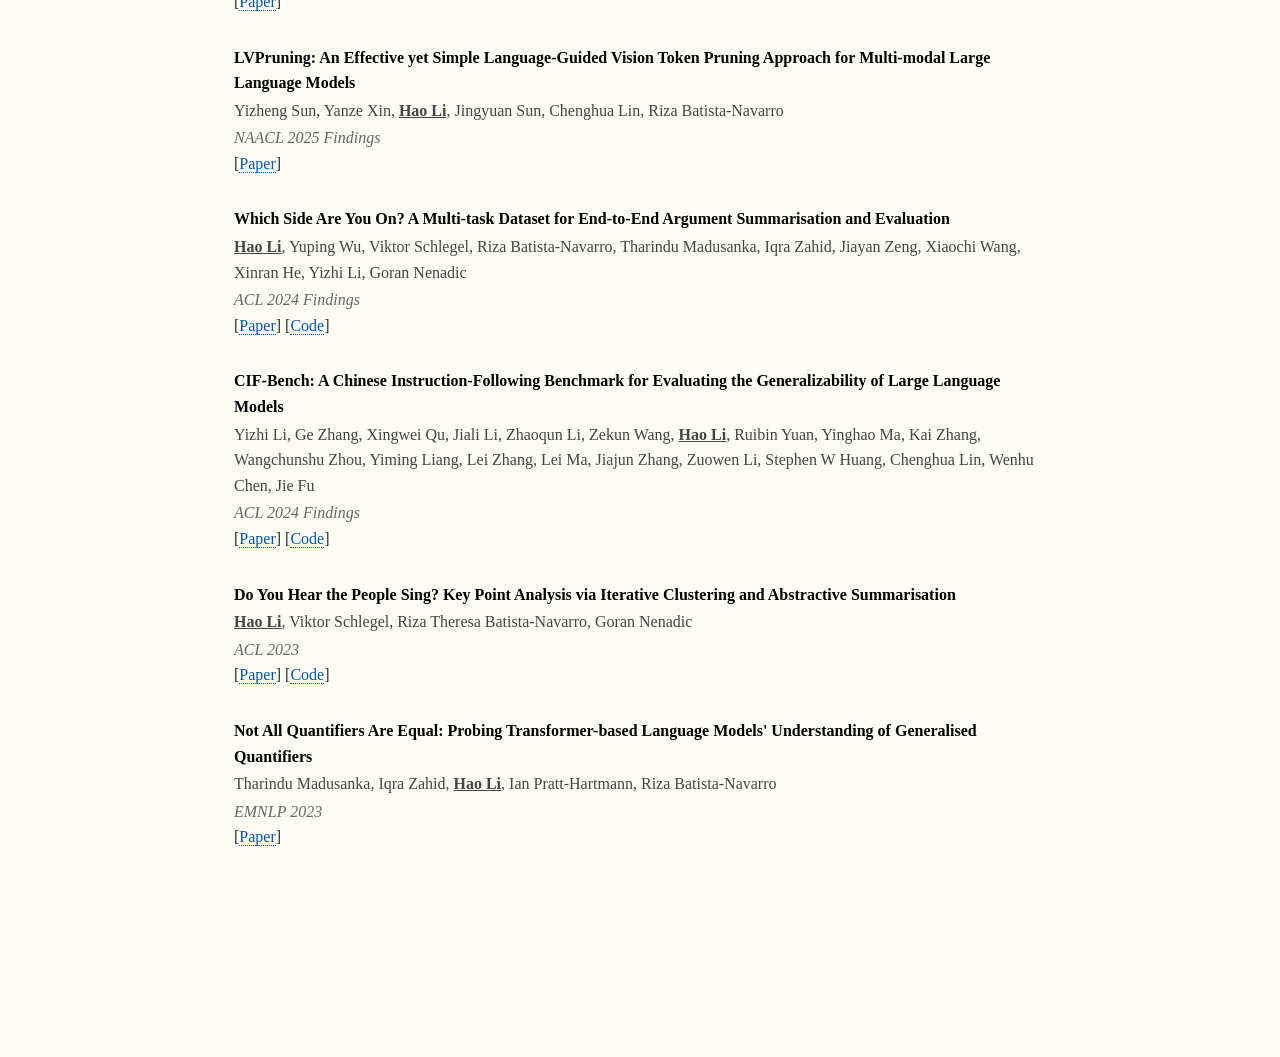
==== commit f967546e: "Update index.html" ====
--- a/index.html
+++ b/index.html
@@ -430,11 +430,11 @@
 
             </div>
 
-            <h2>Selected Work</h2>
-
+            <h2>Model Releases</h2>
             <div class="paper">
                 <div class="paper-title"><a href="https://yiyan.baidu.com/blog/posts/ernie-5.1-0508-release/">ERNIE 5.1</a></div>
                 <div class="work-institution">ERNIE Team, Baidu</div>
+                <div><strong>Primary contributor. Post-training and RL core recipe.</strong> </div>
                 <div style="margin-top: 2px;">
                     <span class="stat-badge badge-highlight">🏆 #1 in China (Text Arena)</span>
                     <span class="stat-badge badge-highlight">🌎 #4 Globally (Search Arena)</span>
@@ -444,10 +444,11 @@
                     [<a href="https://yiyan.baidu.com">Product</a>] [<a href="https://yiyan.baidu.com/blog/posts/ernie-5.1-0508-release/">Blog</a>]
                 </div>
             </div>
-
+            
             <div class="paper">
                 <div class="paper-title"><a href="https://ernie.baidu.com/blog/posts/ernie-5.0-0110-release-on-lmarena/">ERNIE 5.0</a></div>
                 <div class="work-institution">ERNIE Team, Baidu</div>
+                <div><strong>Co-author.</strong> </div>
                 <div style="margin-top: 2px;">
                     <span class="stat-badge badge-highlight">🏆 #1 in China (Text Arena) </span>
                     <span class="stat-badge badge-highlight">🌎 #8 Globally</span>
@@ -457,29 +458,18 @@
                     [<a href="https://ernie.baidu.com/">Product</a>] [<a href="https://ernie.baidu.com/blog/posts/ernie-5.0-0110-release-on-lmarena/">Blog</a>] [<a href="https://huggingface.co/papers/2602.04705">Hugging Face</a>] [<a href="https://www.arxiv.org/pdf/2602.04705">Technical Report</a>]
                 </div>
             </div>
-
-            <div class="paper">
-                <div class="paper-title"><a href="https://github.com/PaddlePaddle/ERNIE">ERNIE 4.5</a></div>
-                <div class="work-institution">ERNIE Team, Baidu</div>
+            
+            <h2>Selected Work</h2>
+            
+            <div class="paper">
+                <div class="paper-title">TimeCraft: A Controllable Generative Engine for Time-Series Data</div>
+                <div class="work-institution">Baidu</div>
                 <div style="margin-top: 2px;">
-                    <span class="stat-badge badge-green">🔓 Open Source</span>
-                    <span class="stat-badge badge-blue"><svg class="icon-svg" viewBox="0 0 16 16"><path d="M8 0C3.58 0 0 3.58 0 8c0 3.54 2.29 6.53 5.47 7.59.4.07.55-.17.55-.38 0-.19-.01-.82-.01-1.49-2.01.37-2.53-.49-2.69-.94-.09-.23-.48-.94-.82-1.13-.28-.15-.68-.52-.01-.53.63-.01 1.08.58 1.23.82.72 1.21 1.87.87 2.33.66.07-.52.28-.87.51-1.07-1.78-.2-3.64-.89-3.64-3.95 0-.87.31-1.59.82-2.15-.08-.2-.36-1.02.08-2.12 0 0 .67-.21 2.2.82.64-.18 1.32-.27 2-.27.68 0 1.36.09 2 .27 1.53-1.04 2.2-.82 2.2-.82.44 1.1.16 1.92.08 2.12.51.56.82 1.27.82 2.15 0 3.07-1.87 3.75-3.65 3.95.29.25.54.73.54 1.48 0 1.07-.01 1.93-.01 2.2 0 .21.15.46.55.38A8.013 8.013 0 0016 8c0-4.42-3.58-8-8-8z"></path></svg> 7.6k+ Stars</span>
-                    <span class="stat-badge">👥 430M+ Users</span><span class="stat-badge">🚀 1.5B Daily Calls</span>
+                    <span class="stat-badge badge-highlight">🌟 Major AI Conference</span>
+                    <span class="stat-badge">📊 Time-Series Foundation Model</span>
                 </div>
                 <div style="margin-top: 4px;">
-                    [<a href="https://github.com/PaddlePaddle/ERNIE">GitHub</a>] [<a href="https://huggingface.co/baidu/ERNIE-4.5-21B-A3B-Thinking">Hugging Face</a>] [<a href="https://yiyan.baidu.com/blog/publication/ERNIE_Technical_Report.pdf">Technical Report</a>]
-                </div>
-            </div>
-
-            <div class="paper">
-                <div class="paper-title"><a href="https://github.com/microsoft/TimeCraft">TimeCraft: Universal Time-Series Generation</a></div>
-                <div class="work-institution">Microsoft Research</div>
-                <div style="margin-top: 2px;">
-                    <span class="stat-badge badge-green">🔓 Open Source</span>
-                    <span class="stat-badge badge-blue">1.1k+ Stars</span>
-                </div>
-                <div style="margin-top: 4px;">
-                    [<a href="https://www.microsoft.com/en-us/research/articles/timecraft-a-universal-framework-for-time-series-generation/">Blog</a>] [<a href="https://github.com/microsoft/TimeCraft">GitHub</a>] [<a href="https://www.microsoft.com/en-us/research/articles/timecraft-a-universal-framework-for-time-series-generation/">Technical Report</a>]
+                    [<a href="#">GitHub</a>] [<a href="#">Paper</a>]
                 </div>
             </div>
 
@@ -574,7 +564,7 @@
     </section>
 
     <script>
-        const words = ["Reinforcement Learning.", "On-policy Distillation.", "AI Agent."];
+        const words = ["Reinforcement Learning.", "Training-Inference Mismatch.", "On-policy Distillation."];
         let wordIdx = 0, charIdx = 0, isDeleting = false;
         const typeTarget = document.getElementById("typewriter-text");
 
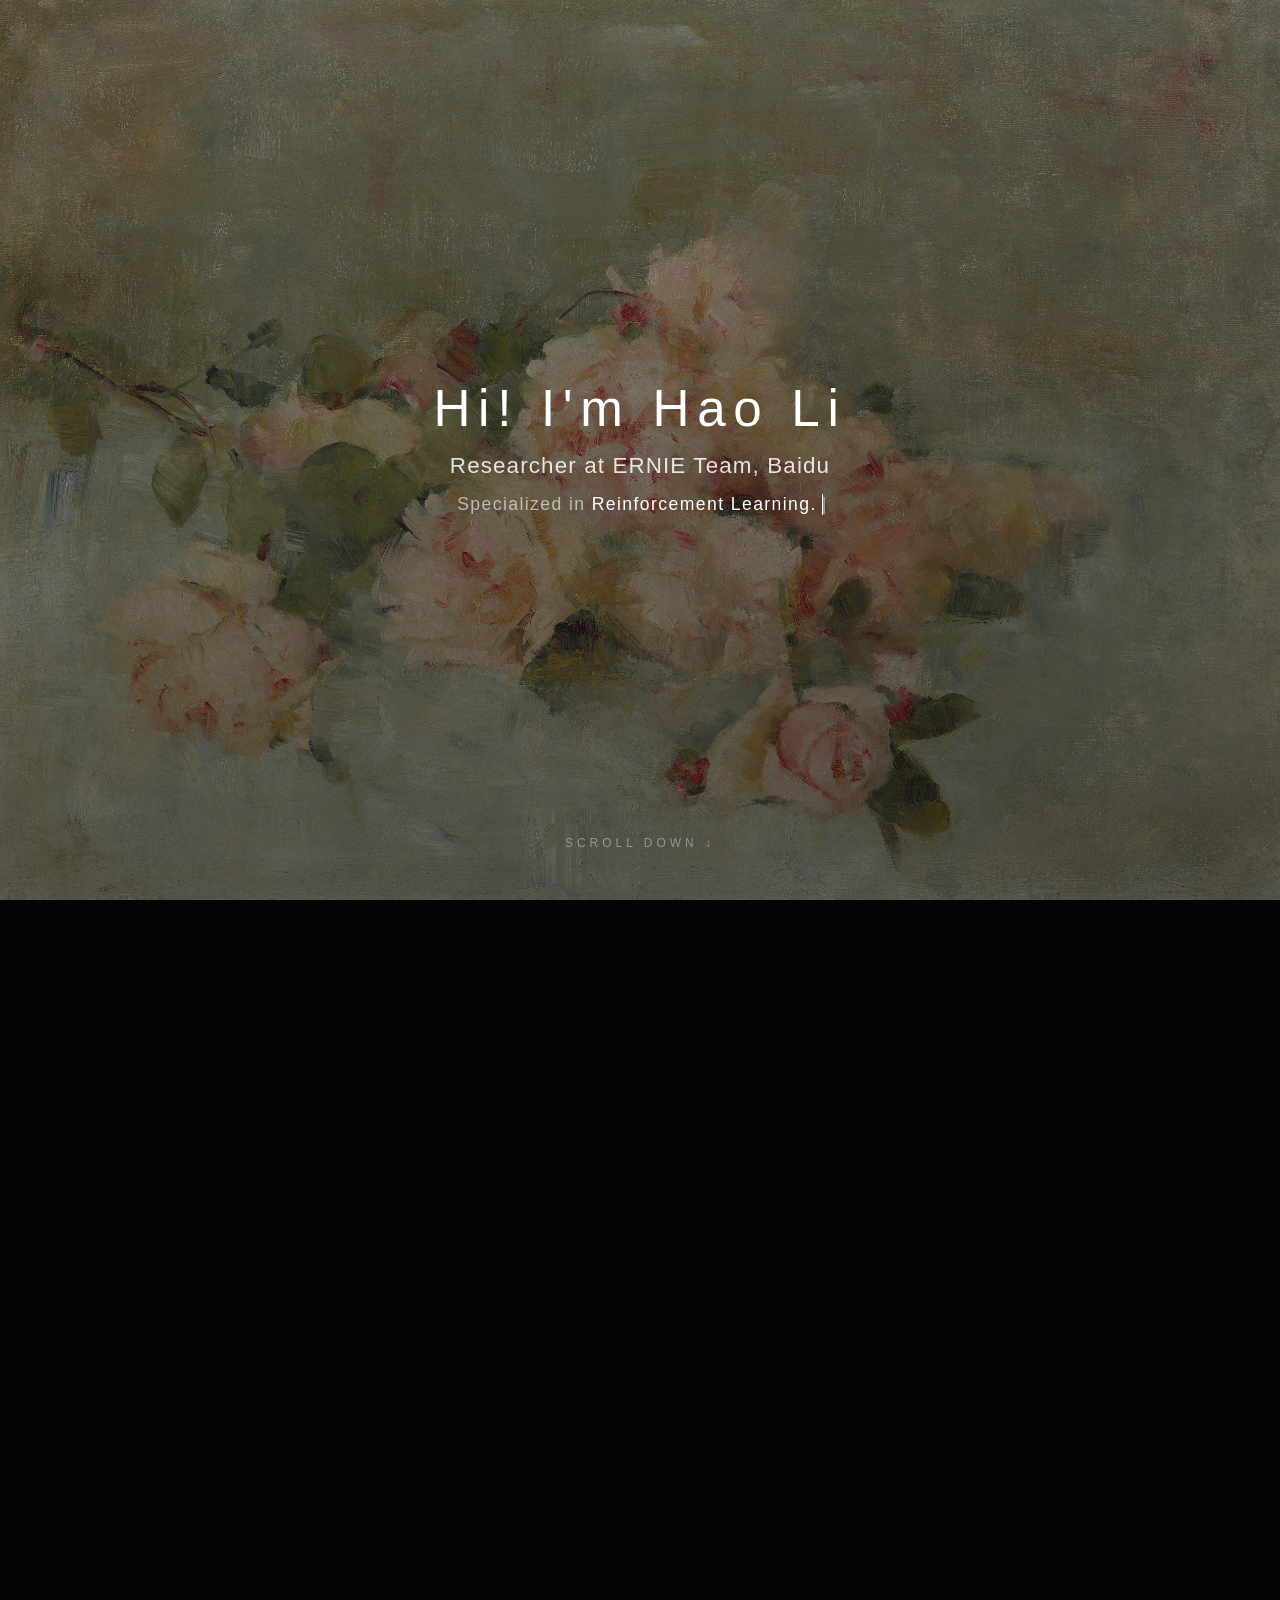
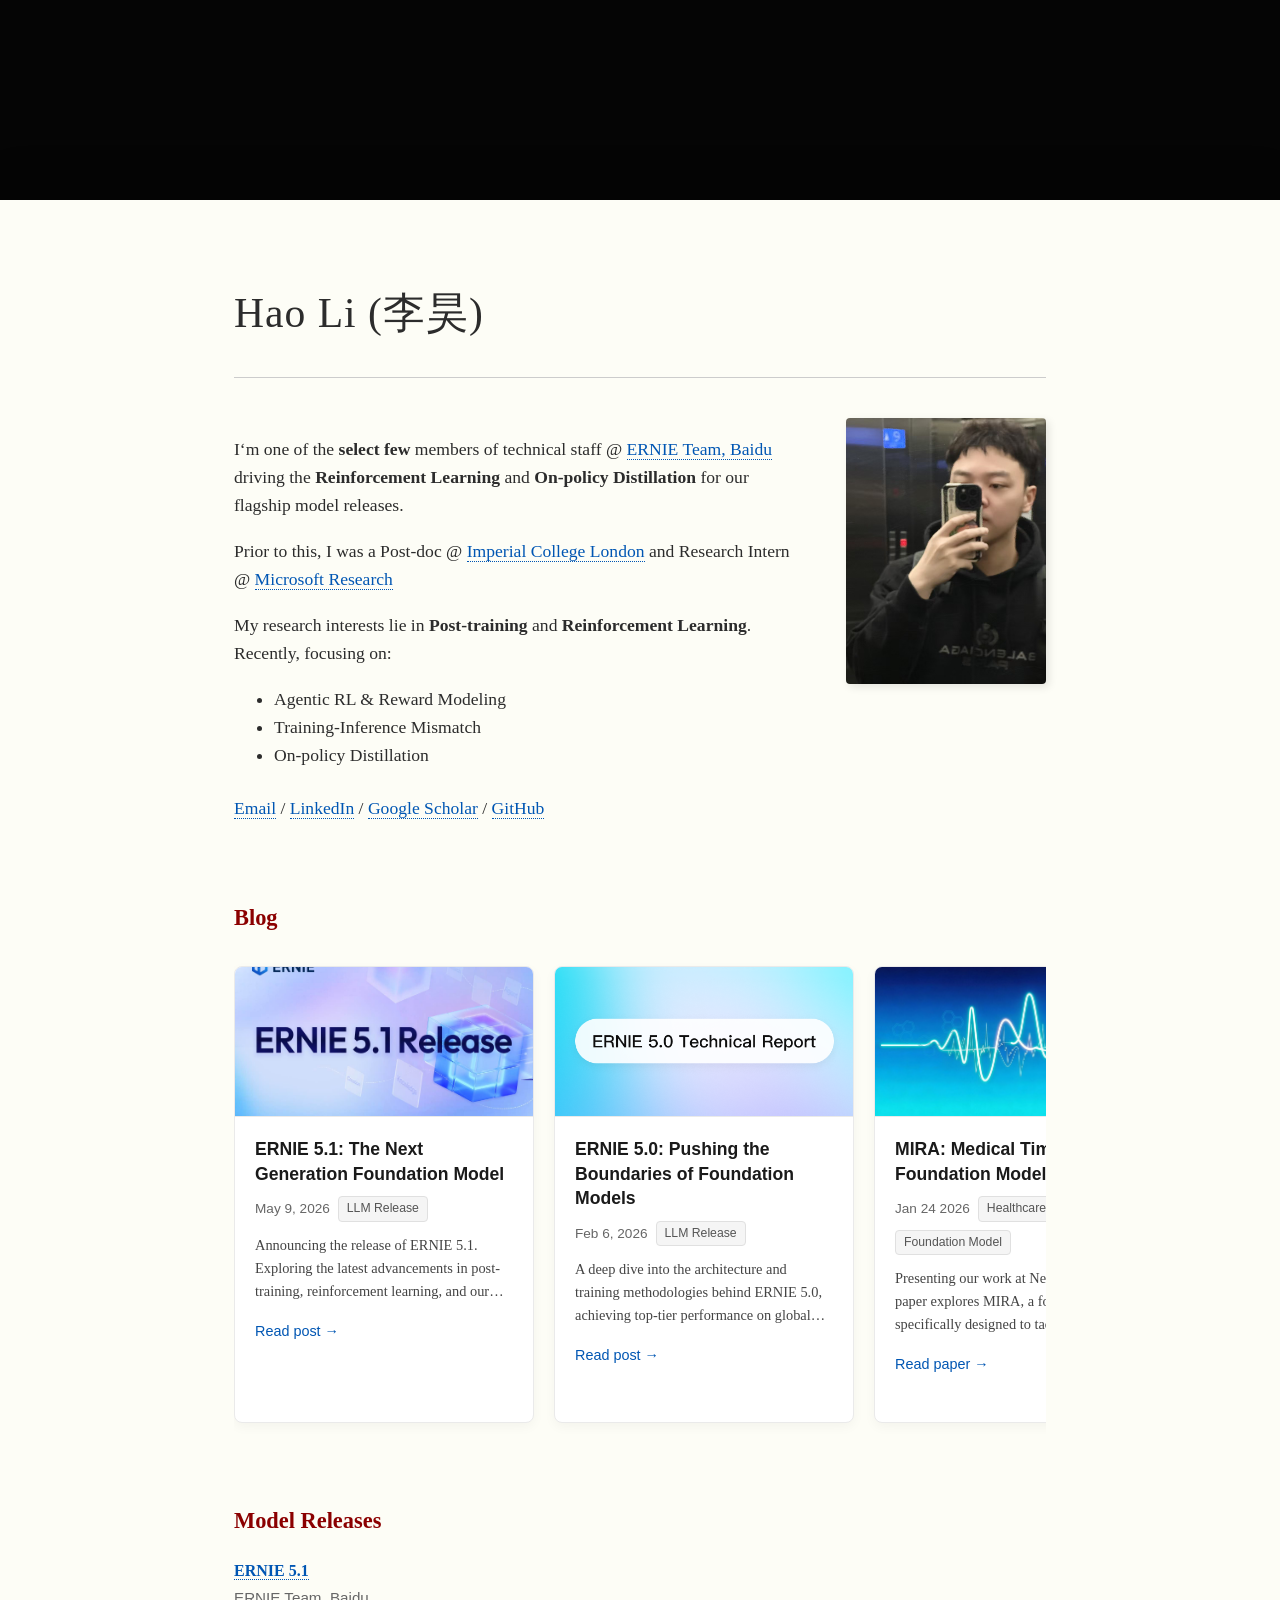
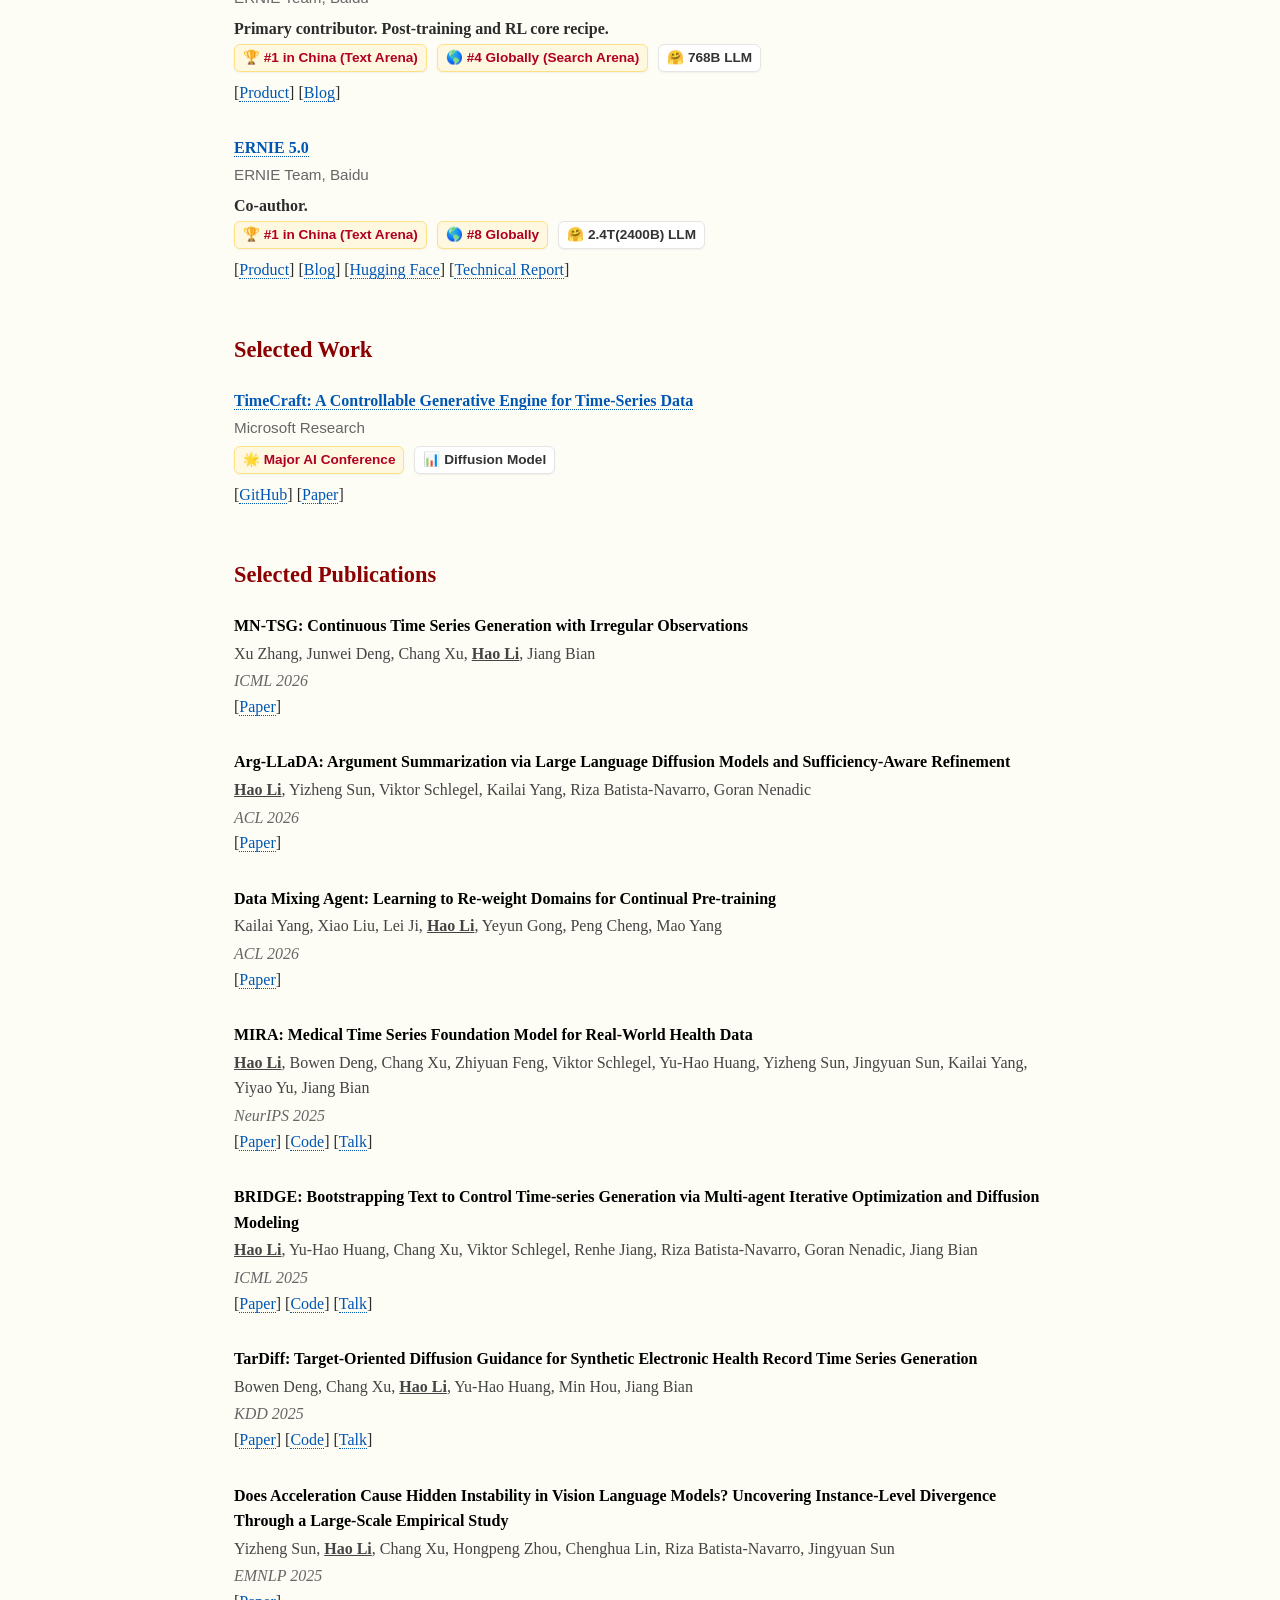
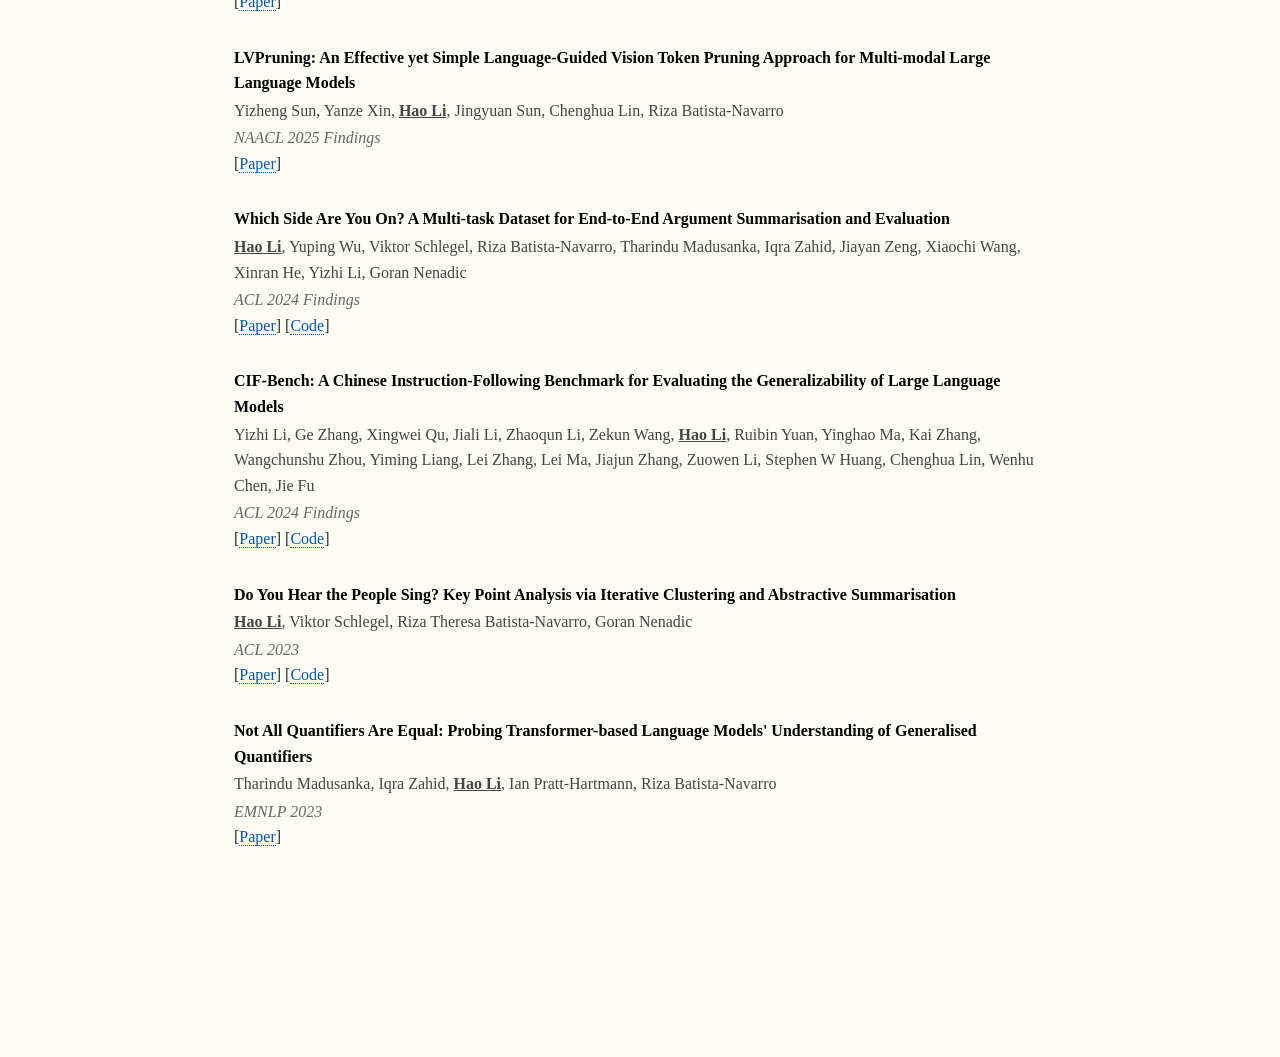
==== commit 2e7c26cd: "Update index.html" ====
--- a/index.html
+++ b/index.html
@@ -462,11 +462,11 @@
             <h2>Selected Work</h2>
             
             <div class="paper">
-                <div class="paper-title">TimeCraft: A Controllable Generative Engine for Time-Series Data</div>
-                <div class="work-institution">Baidu</div>
+                <div class="paper-title"><a href="https://github.com/microsoft/TimeCraft">TimeCraft: A Controllable Generative Engine for Time-Series Data</a></div>
+                <div class="work-institution">Microsoft Research</div>
                 <div style="margin-top: 2px;">
                     <span class="stat-badge badge-highlight">🌟 Major AI Conference</span>
-                    <span class="stat-badge">📊 Time-Series Foundation Model</span>
+                    <span class="stat-badge">📊 Diffusion Model</span>
                 </div>
                 <div style="margin-top: 4px;">
                     [<a href="#">GitHub</a>] [<a href="#">Paper</a>]
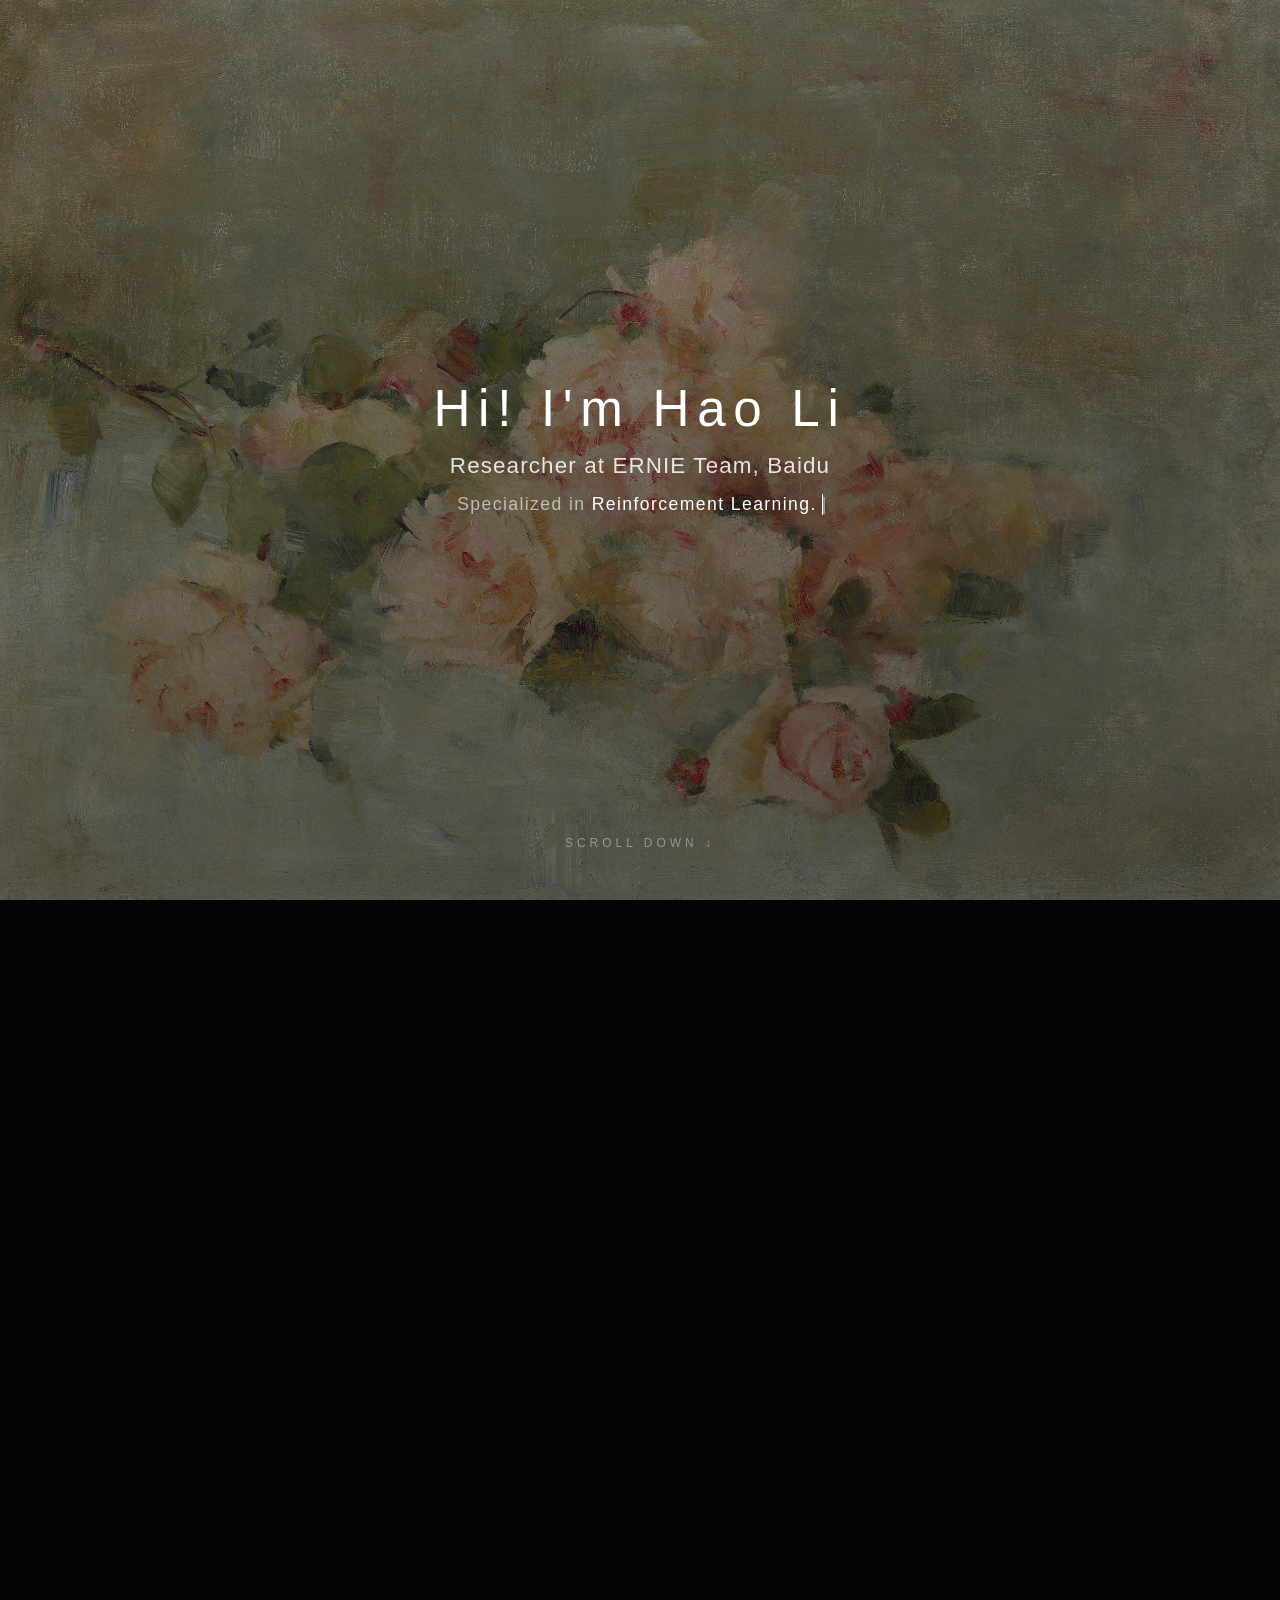
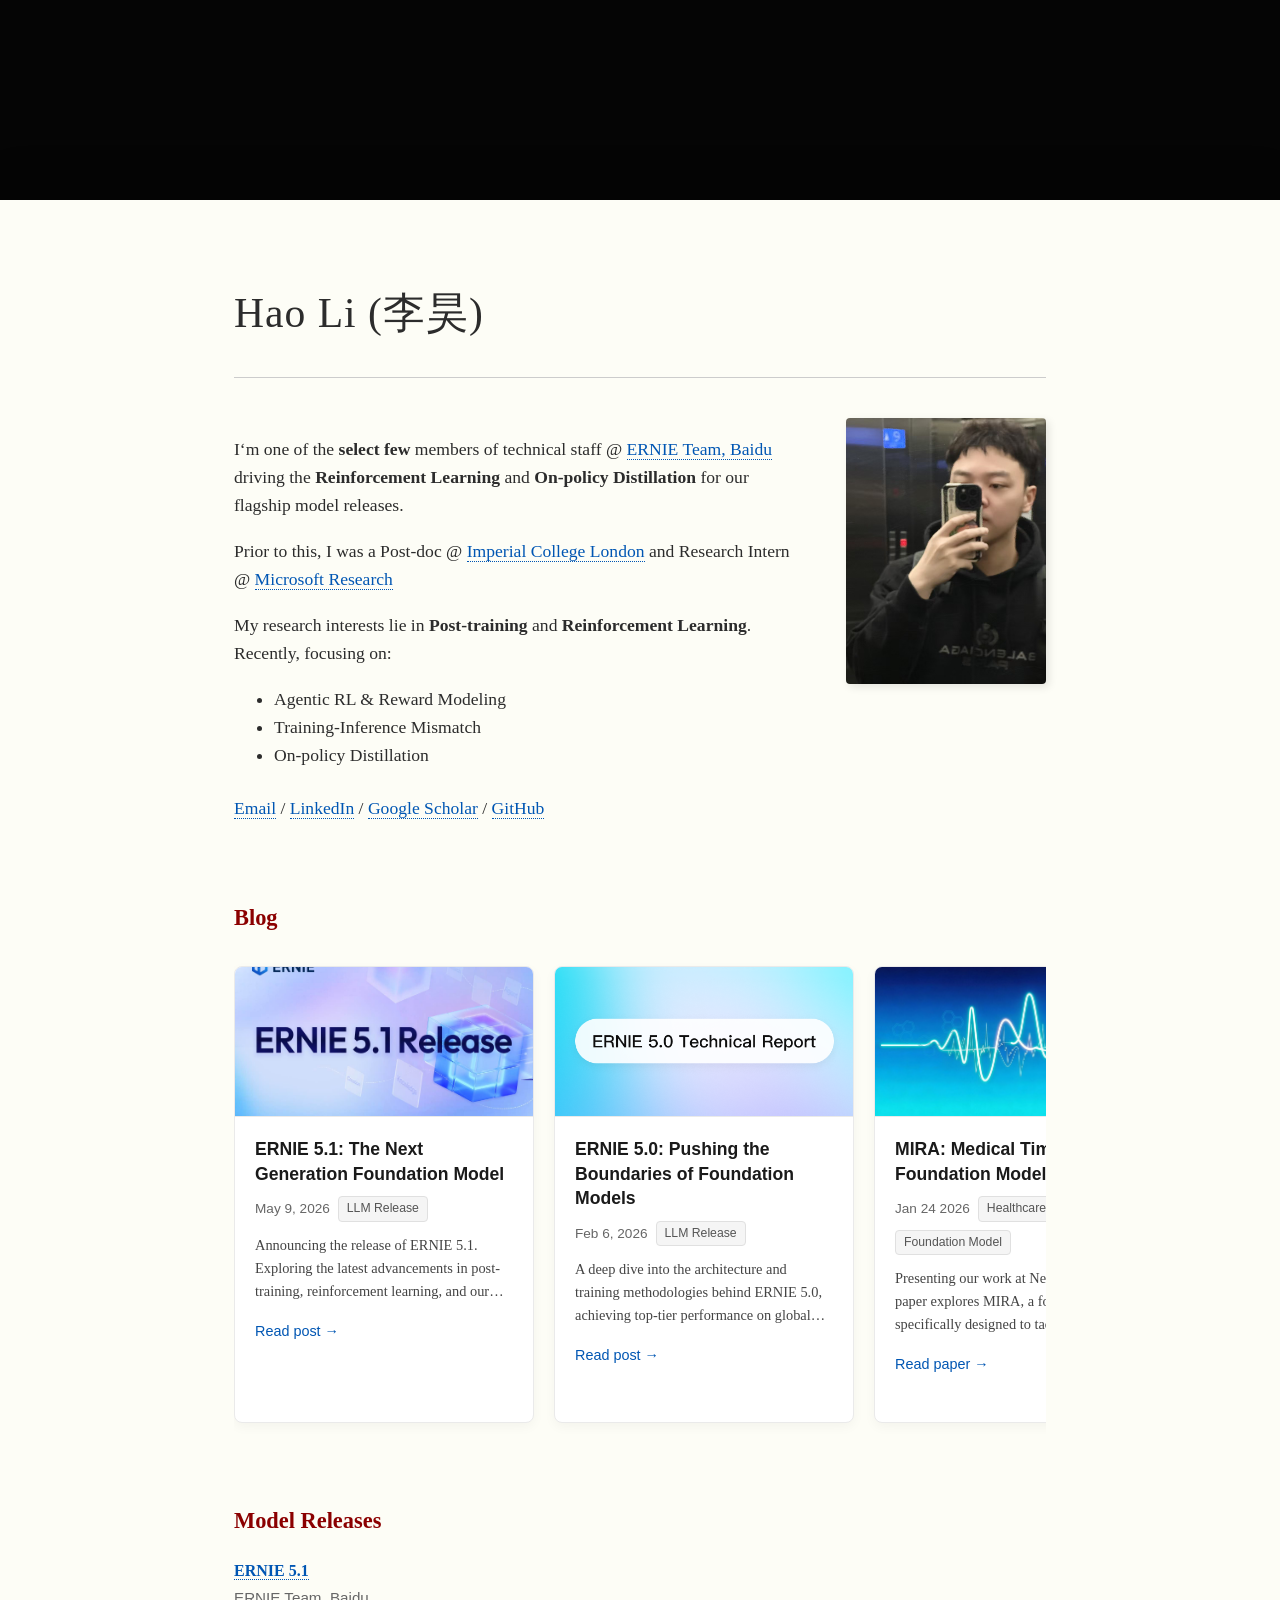
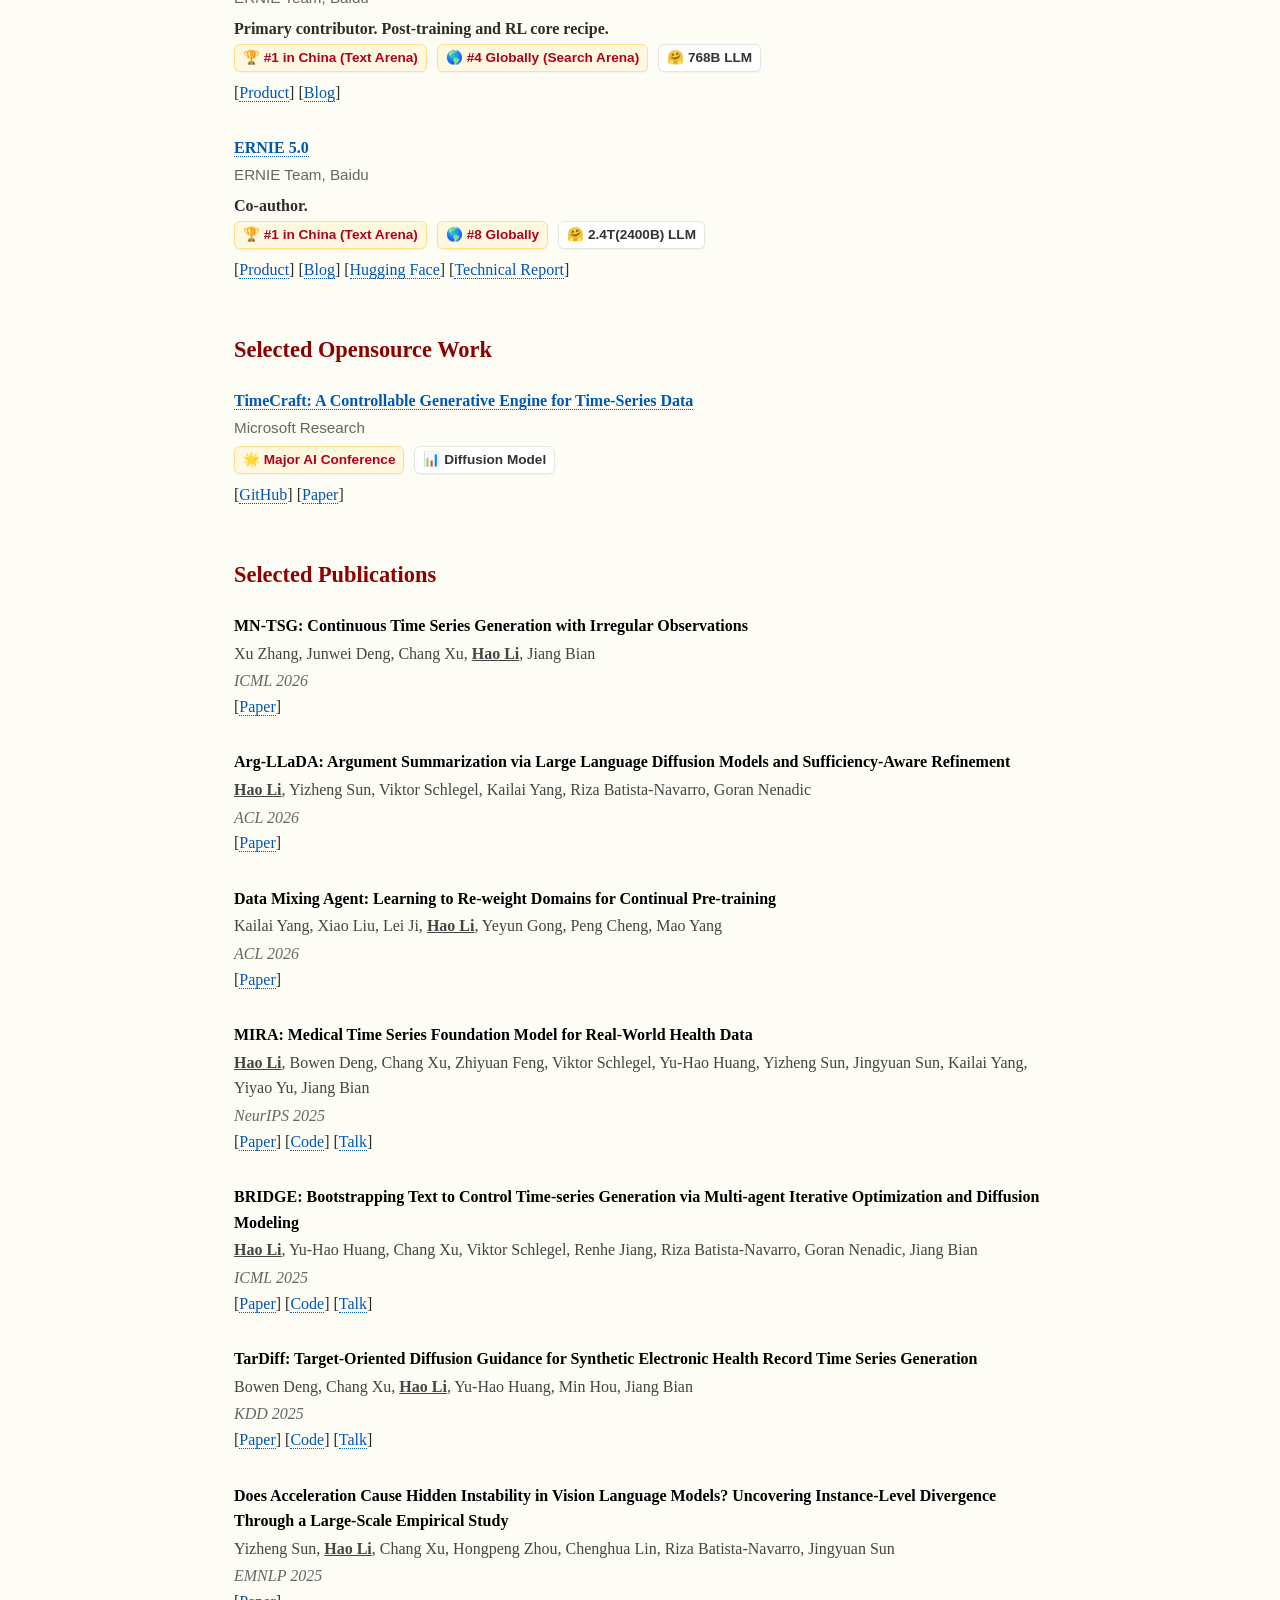
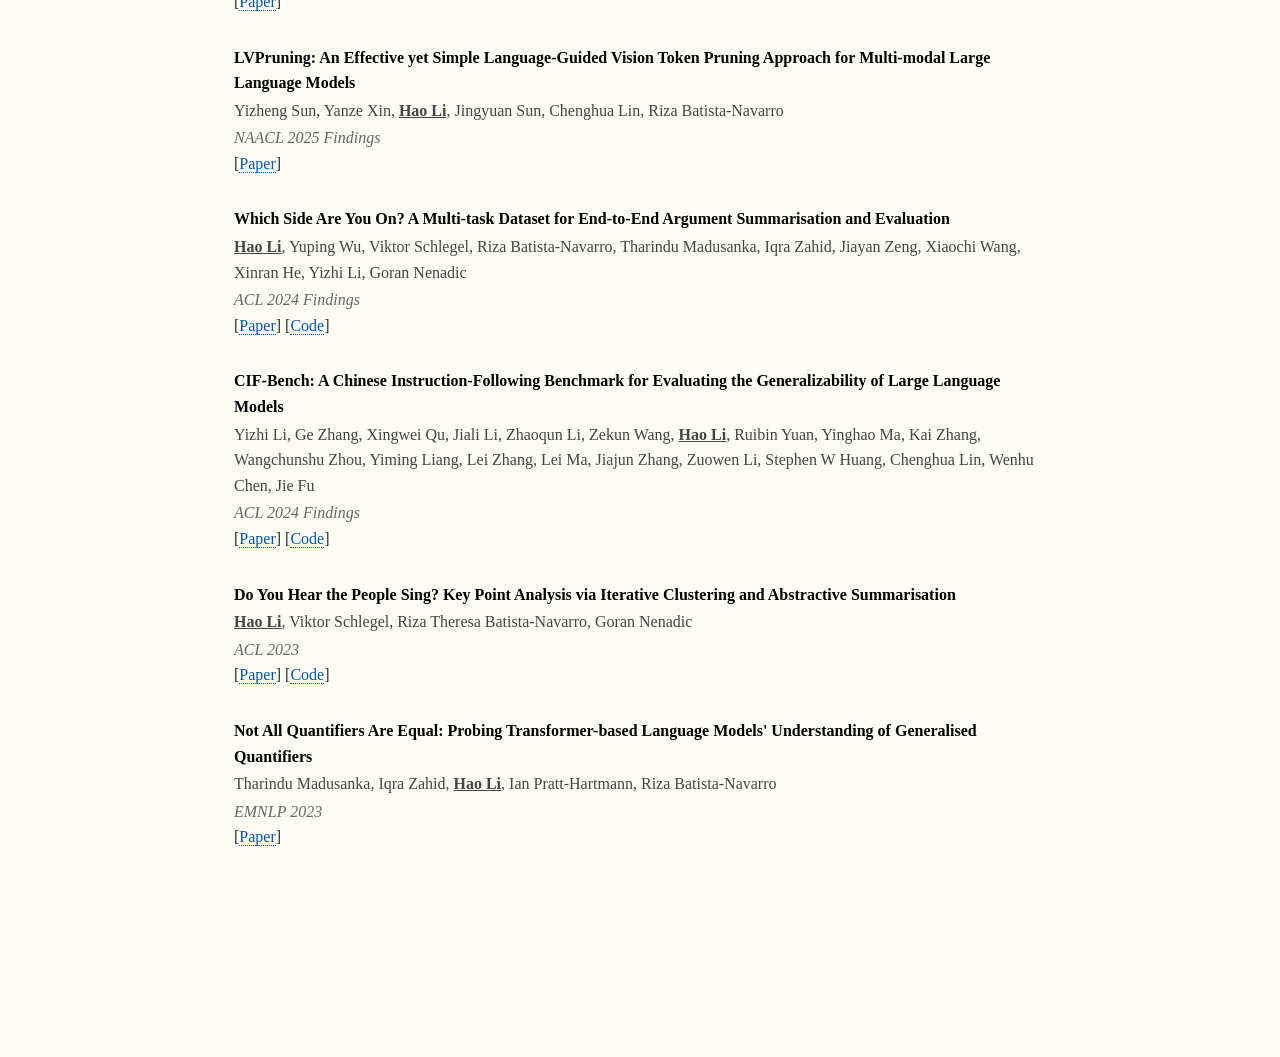
==== commit dcc97d72: "Update index.html" ====
--- a/index.html
+++ b/index.html
@@ -459,7 +459,7 @@
                 </div>
             </div>
             
-            <h2>Selected Work</h2>
+            <h2>Selected Opensource Work</h2>
             
             <div class="paper">
                 <div class="paper-title"><a href="https://github.com/microsoft/TimeCraft">TimeCraft: A Controllable Generative Engine for Time-Series Data</a></div>
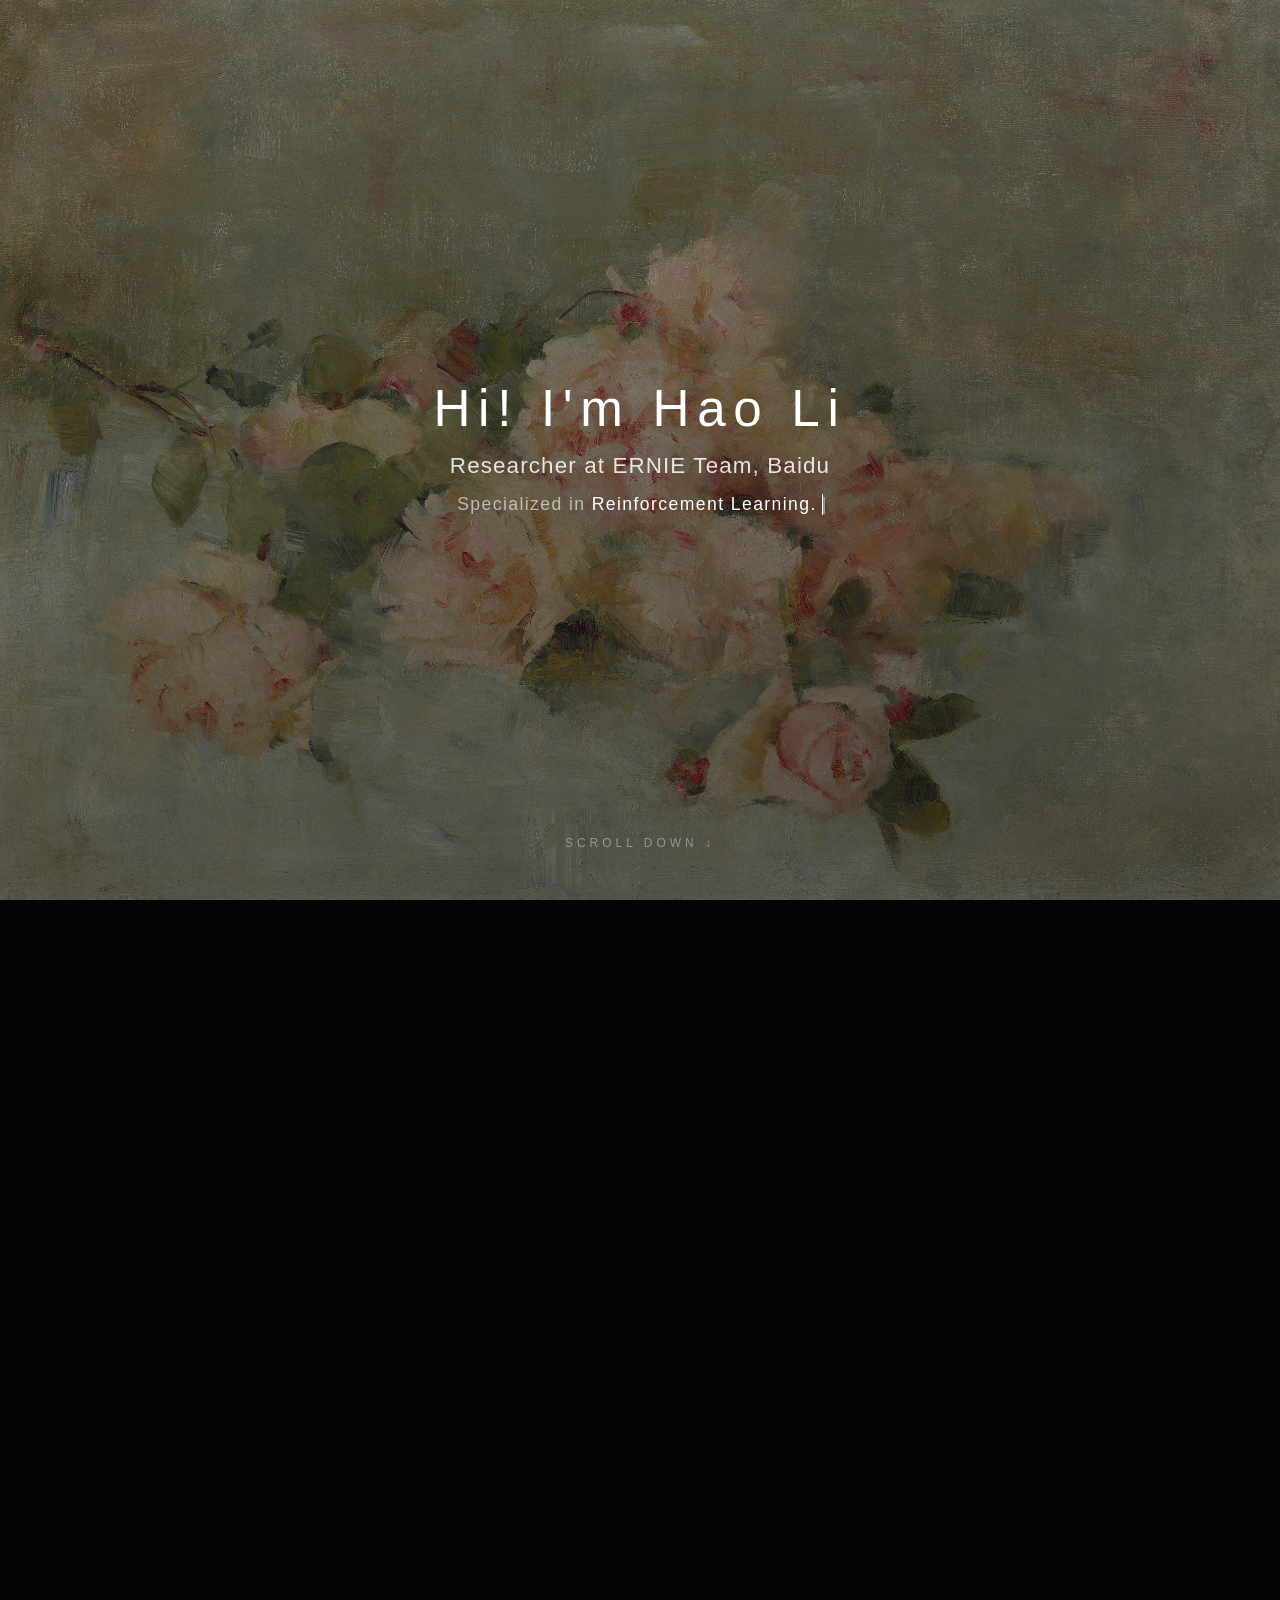
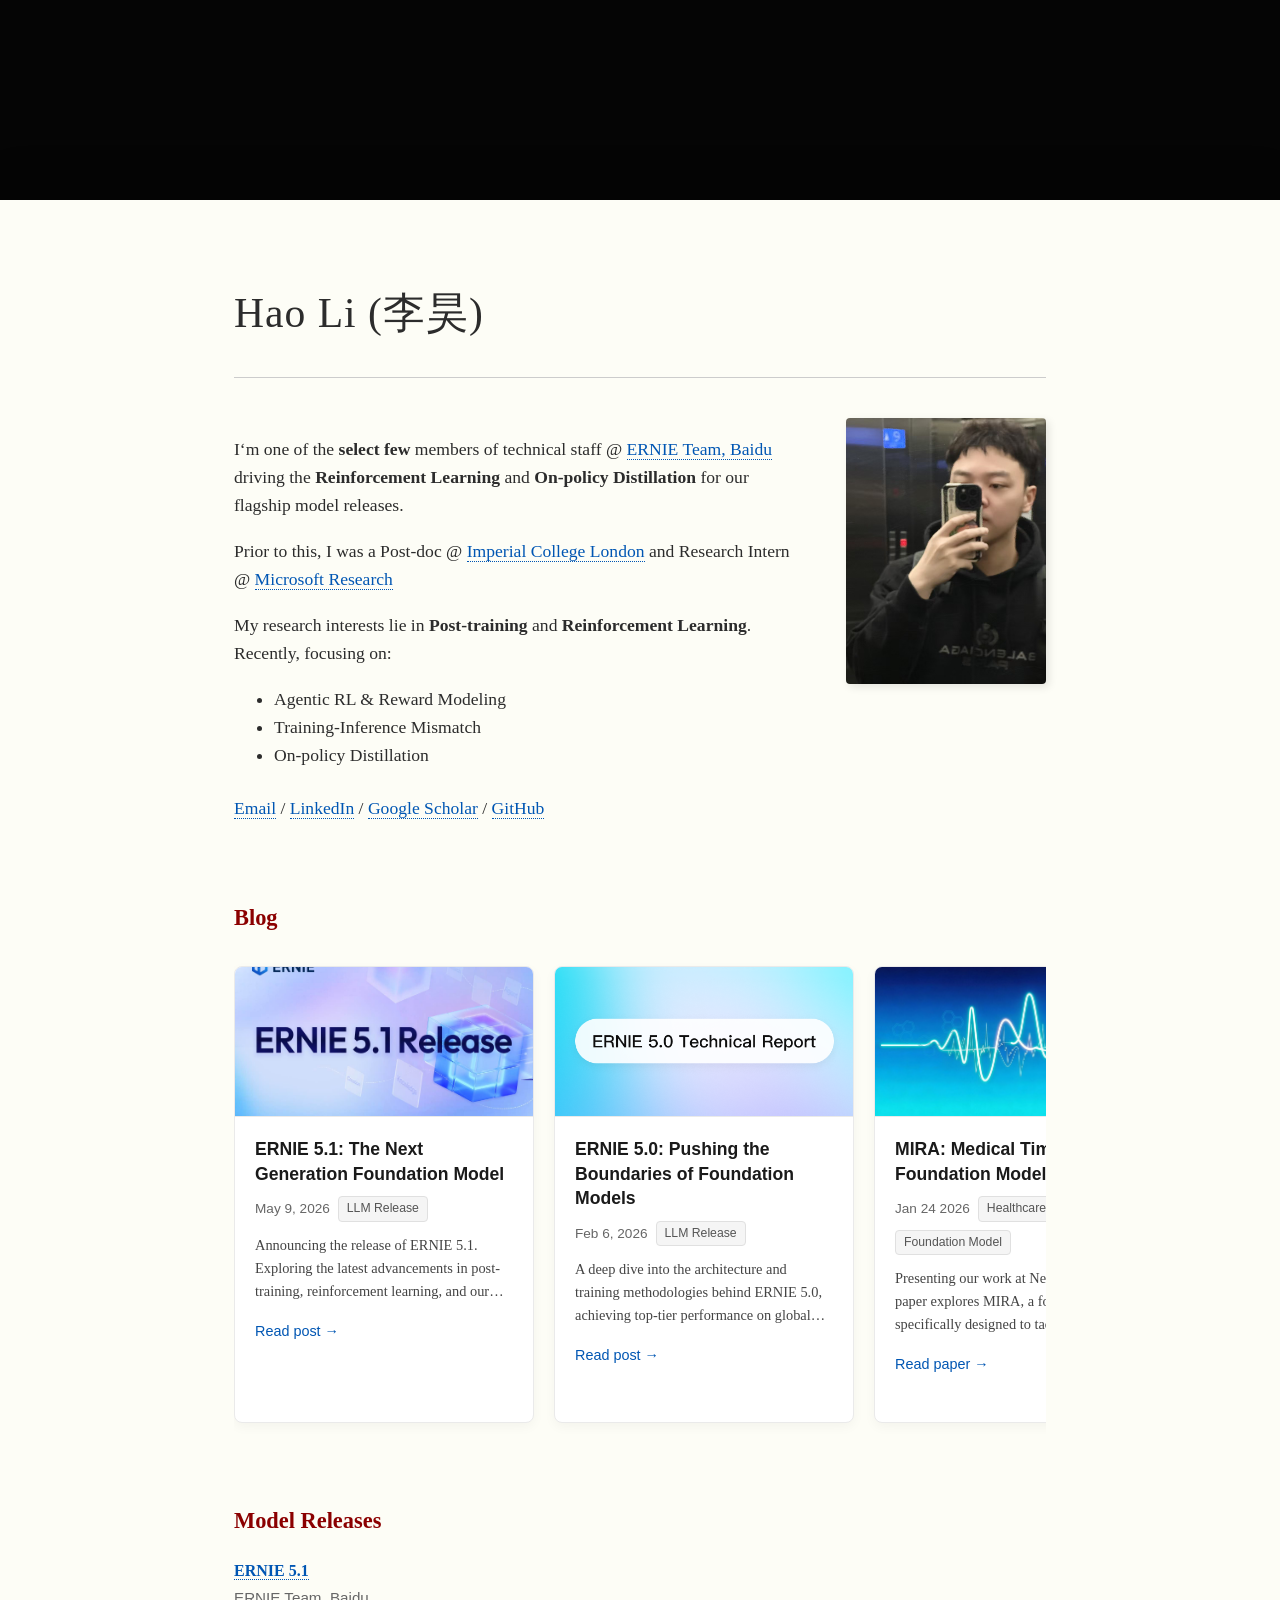
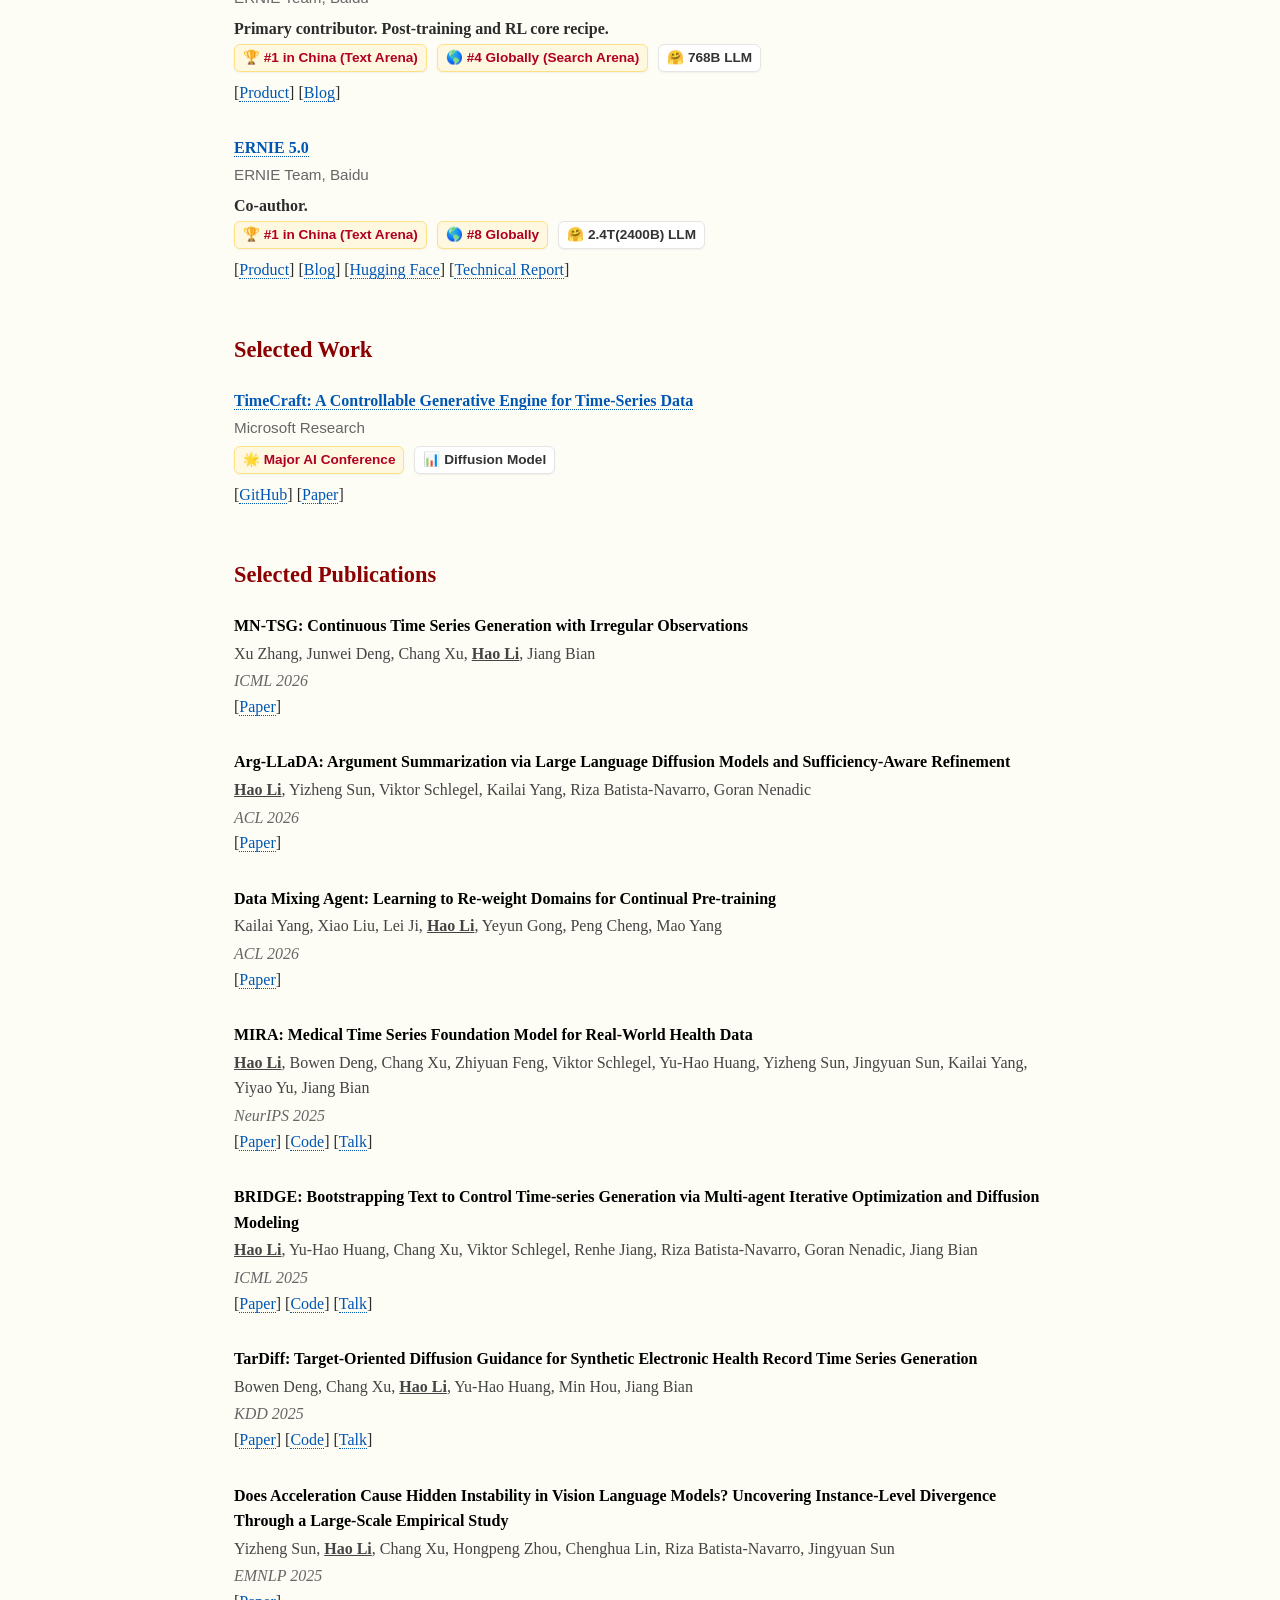
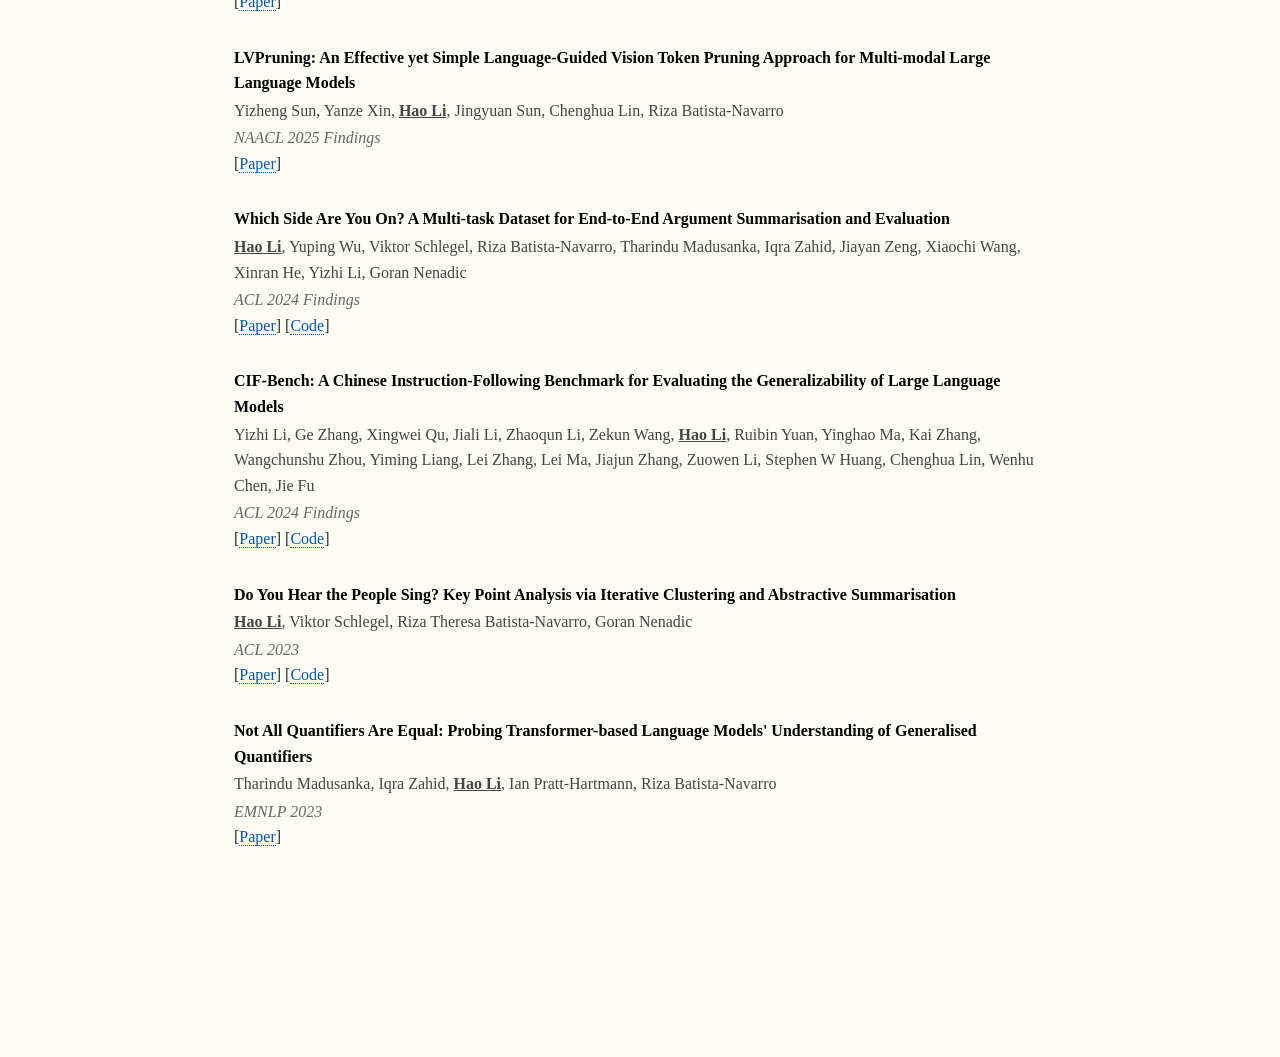
==== commit be9e8982: "Update index.html" ====
--- a/index.html
+++ b/index.html
@@ -459,7 +459,7 @@
                 </div>
             </div>
             
-            <h2>Selected Opensource Work</h2>
+            <h2>Selected Work</h2>
             
             <div class="paper">
                 <div class="paper-title"><a href="https://github.com/microsoft/TimeCraft">TimeCraft: A Controllable Generative Engine for Time-Series Data</a></div>
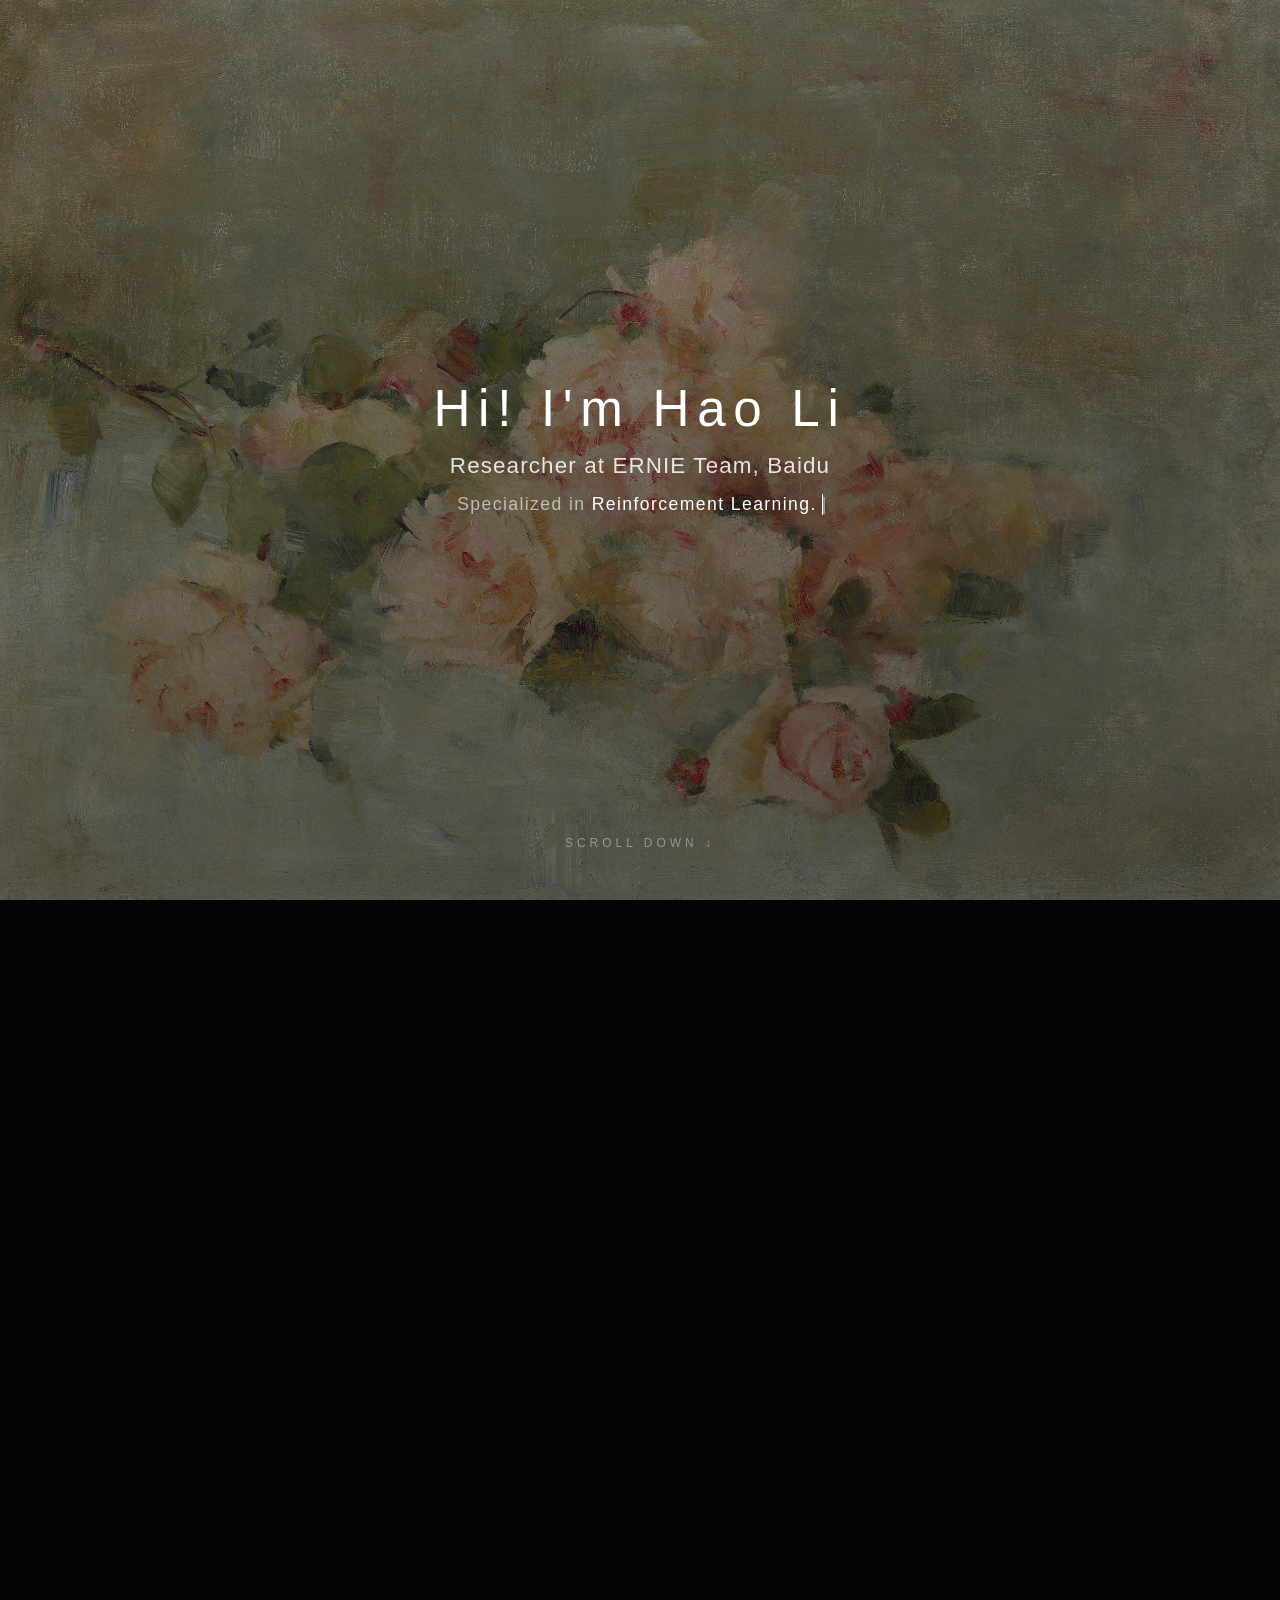
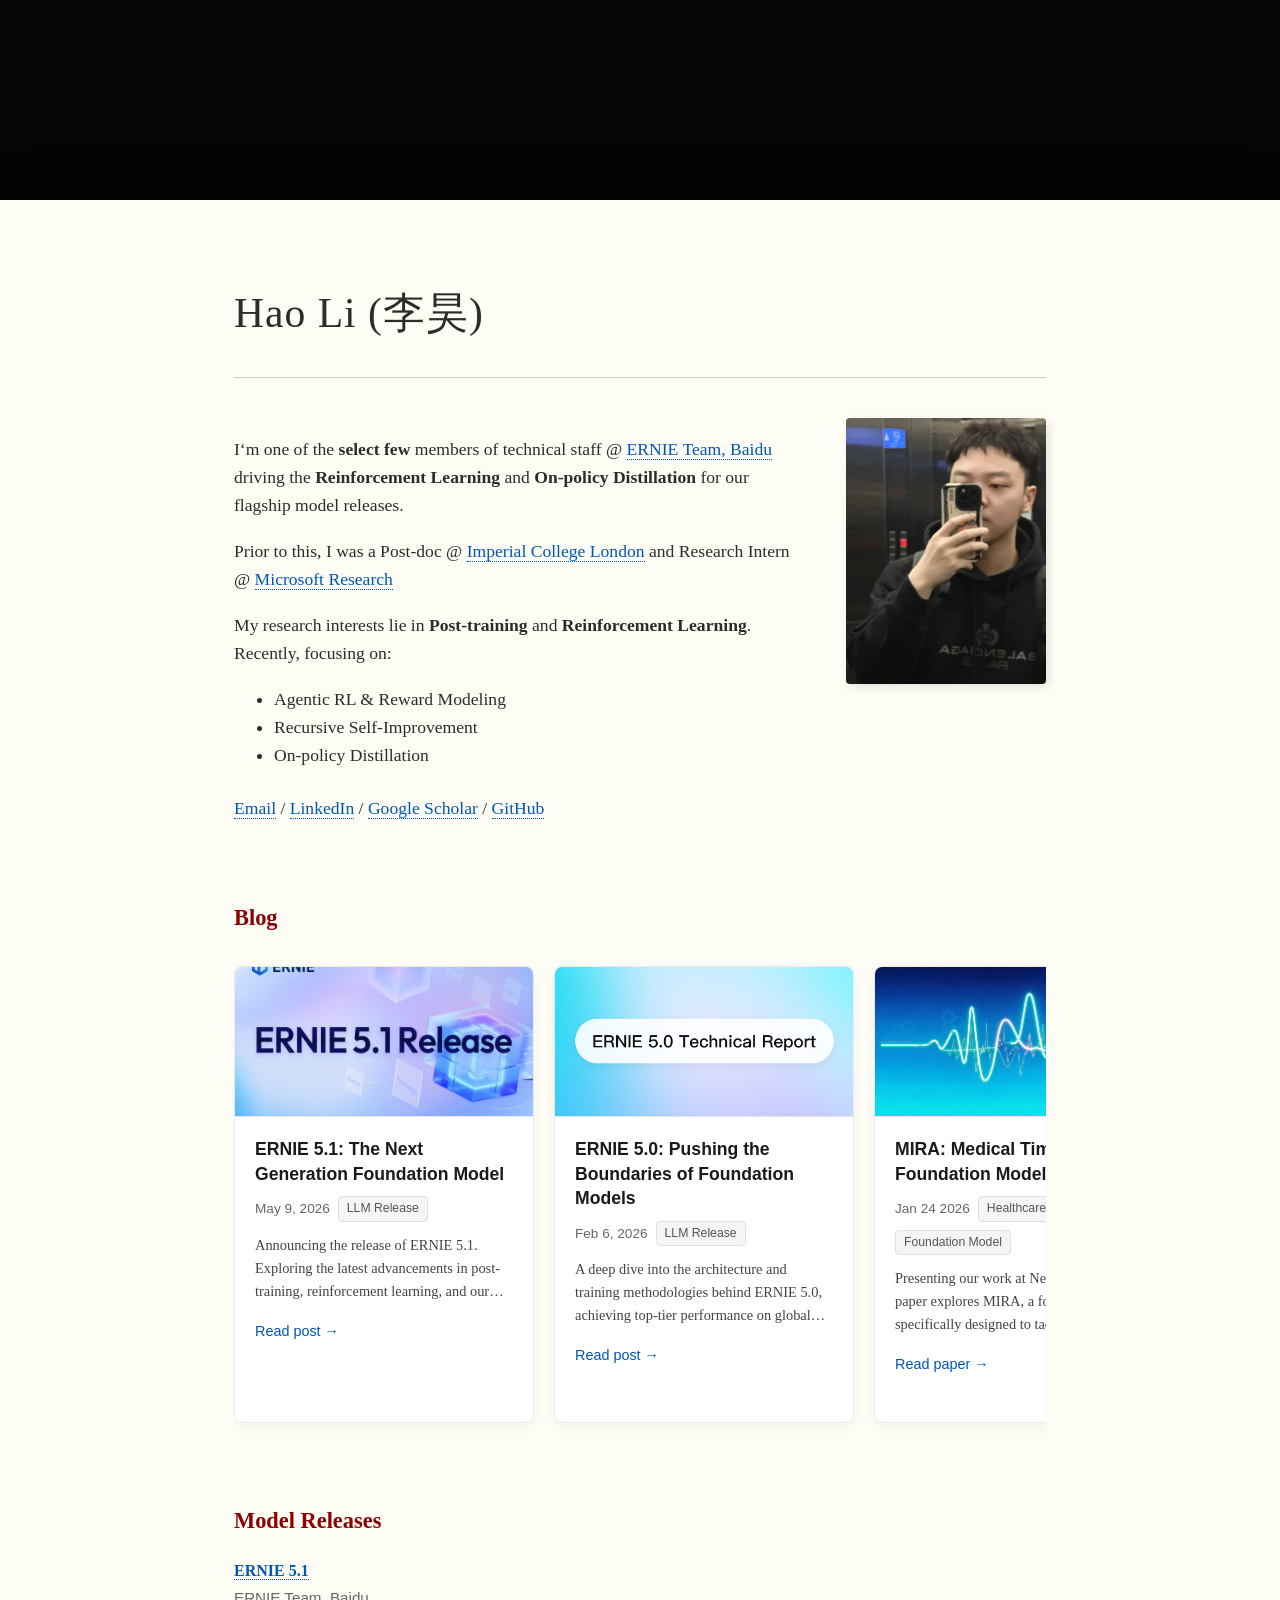
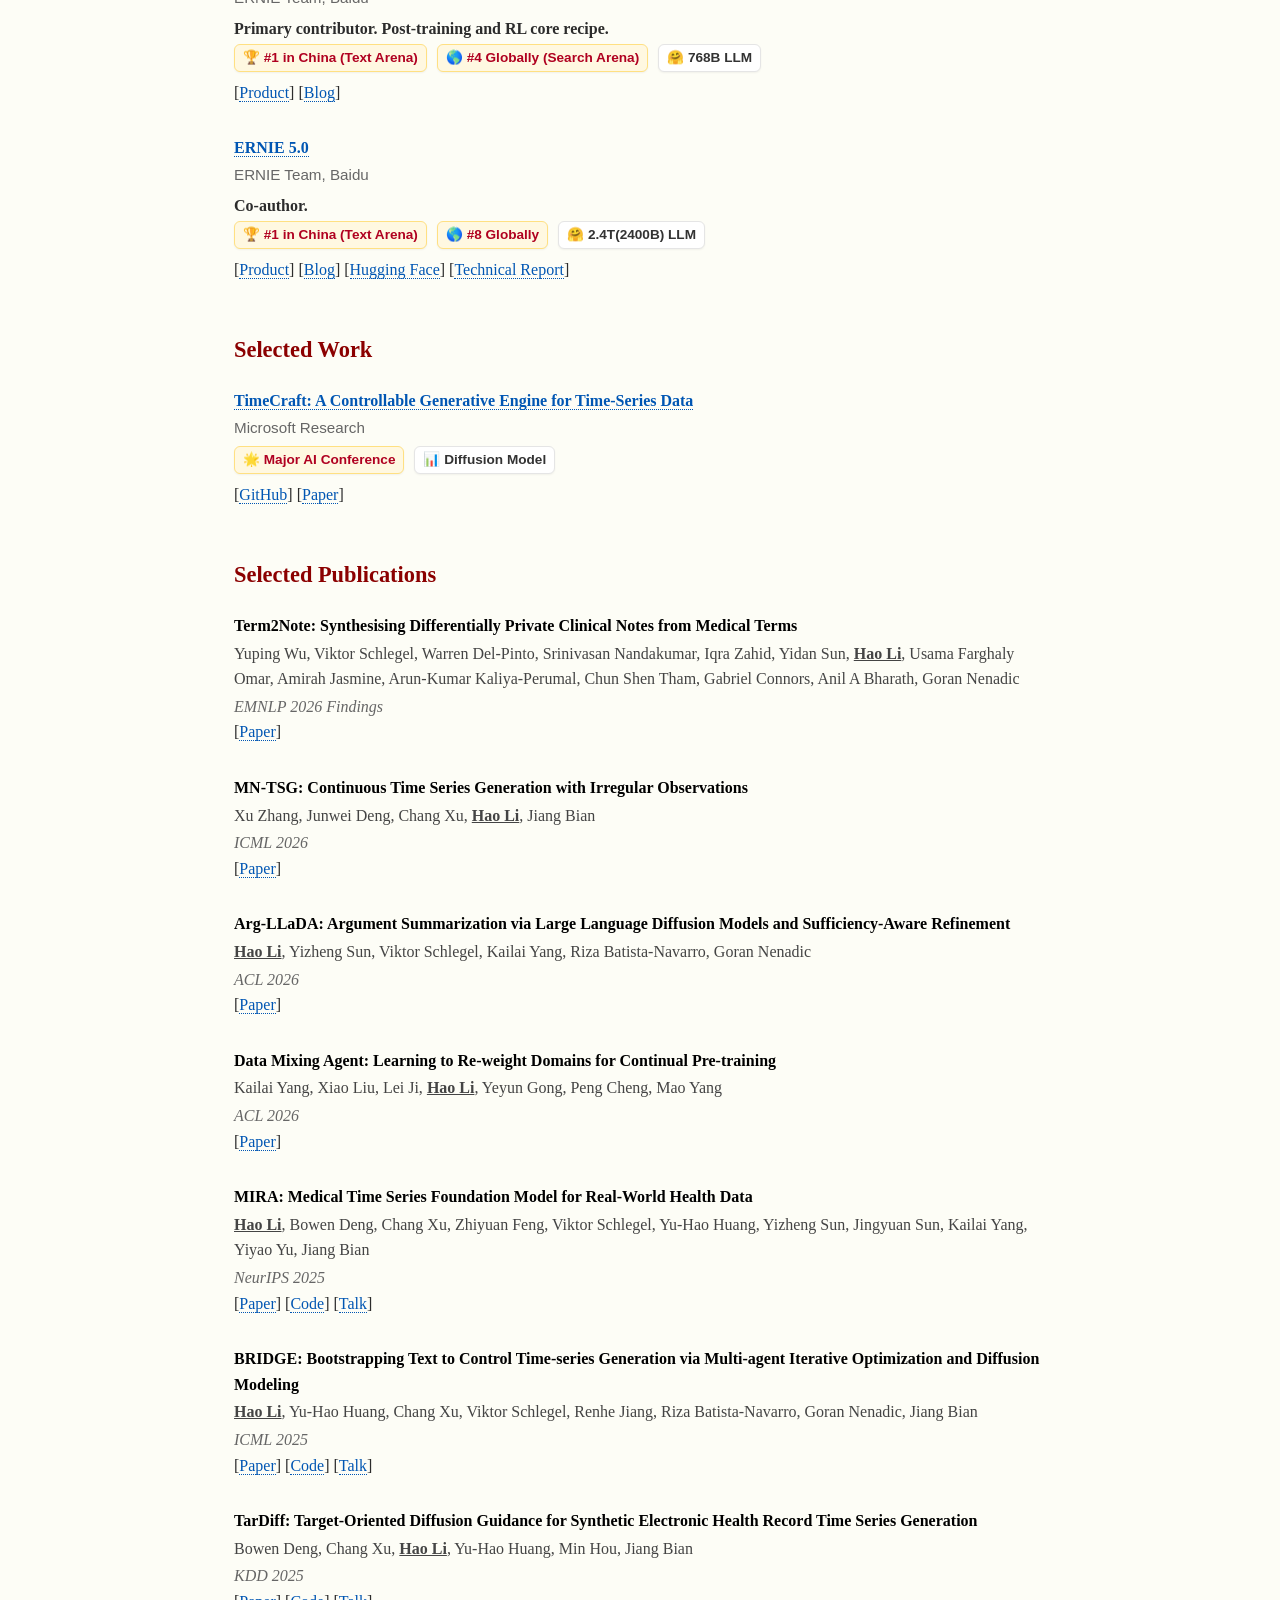
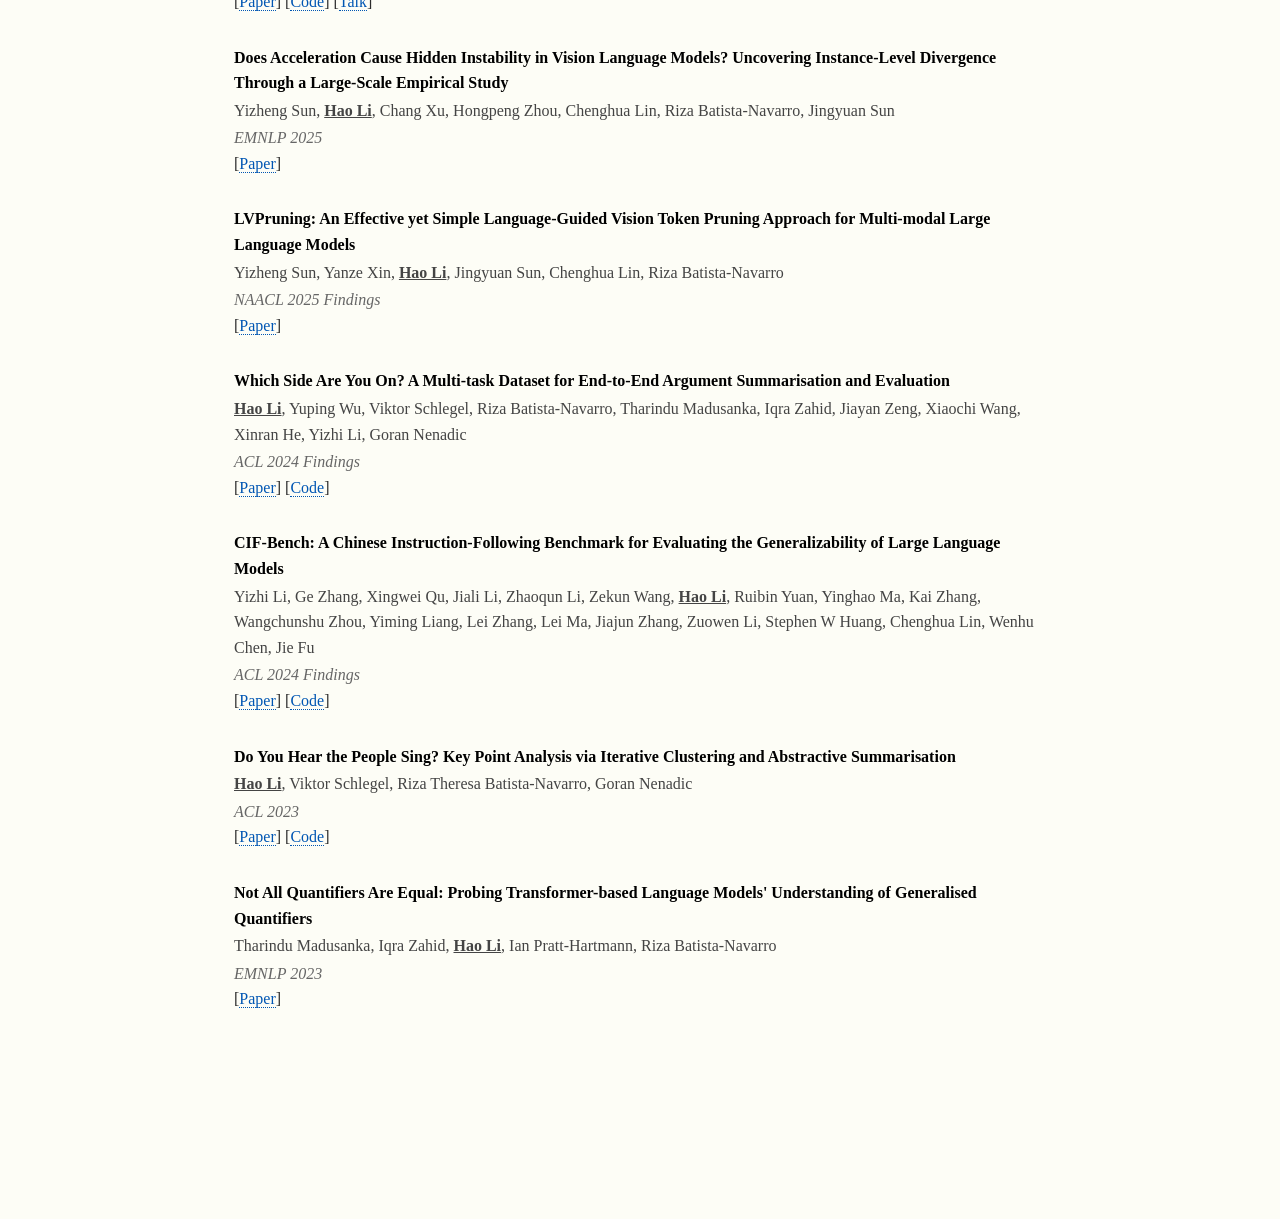
==== commit 678ee6f0: "Update index.html" ====
--- a/index.html
+++ b/index.html
@@ -338,7 +338,7 @@
                     <p style="margin-top: 0;"><p>I‘m one of the <b>select few</b> members of technical staff @ <a href="https://ernie.baidu.com/">ERNIE Team, Baidu</a> driving the <b>Reinforcement Learning</b> and <b>On-policy Distillation</b> for our flagship model releases.</p>
                     <p>Prior to this, I was a Post-doc @ <a href="https://www.imperial.ac.uk/">Imperial College London</a> and Research Intern @ <a href="https://www.microsoft.com/en-us/research/lab/microsoft-research-asia-zh-cn/">Microsoft Research</a></p>
                     <p>My research interests lie in <b>Post-training</b> and <b>Reinforcement Learning</b>. Recently, focusing on:</p>
-                    <ul><li>Agentic RL & Reward Modeling</li><li>Training-Inference Mismatch</li><li>On-policy Distillation</li></ul>
+                    <ul><li>Agentic RL & Reward Modeling</li><li>Recursive Self-Improvement</li><li>On-policy Distillation</li></ul>
                     <p style="margin-top: 25px;">
                         <a href="mailto:lihao950220@hotmail.com">Email</a> / <a href="https://www.linkedin.com/in/haoli-harry/">LinkedIn</a> / 
                         <a href="https://scholar.google.com/citations?user=yZjmYegAAAAJ&hl=en">Google Scholar</a> / <a href="https://github.com/HaoBytes">GitHub</a>
@@ -475,6 +475,13 @@
 
             <h2>Selected Publications</h2>
 
+            <div class="paper">
+                <div class="paper-title">Term2Note: Synthesising Differentially Private Clinical Notes from Medical Terms</div>
+                <div class="paper-authors">Yuping Wu, Viktor Schlegel, Warren Del-Pinto, Srinivasan Nandakumar, Iqra Zahid, Yidan Sun, <span class="me">Hao Li</span>, Usama Farghaly Omar, Amirah Jasmine, Arun-Kumar Kaliya-Perumal, Chun Shen Tham, Gabriel Connors, Anil A Bharath, Goran Nenadic</div>
+                <div class="paper-venue">EMNLP 2026 Findings</div>
+                <div>[<a href="https://arxiv.org/abs/2509.10882">Paper</a>]</div> 
+            </div>
+
              <div class="paper">
                 <div class="paper-title">MN-TSG: Continuous Time Series Generation with Irregular Observations</div>
                 <div class="paper-authors">Xu Zhang, Junwei Deng, Chang Xu, <span class="me">Hao Li</span>, Jiang Bian</div>
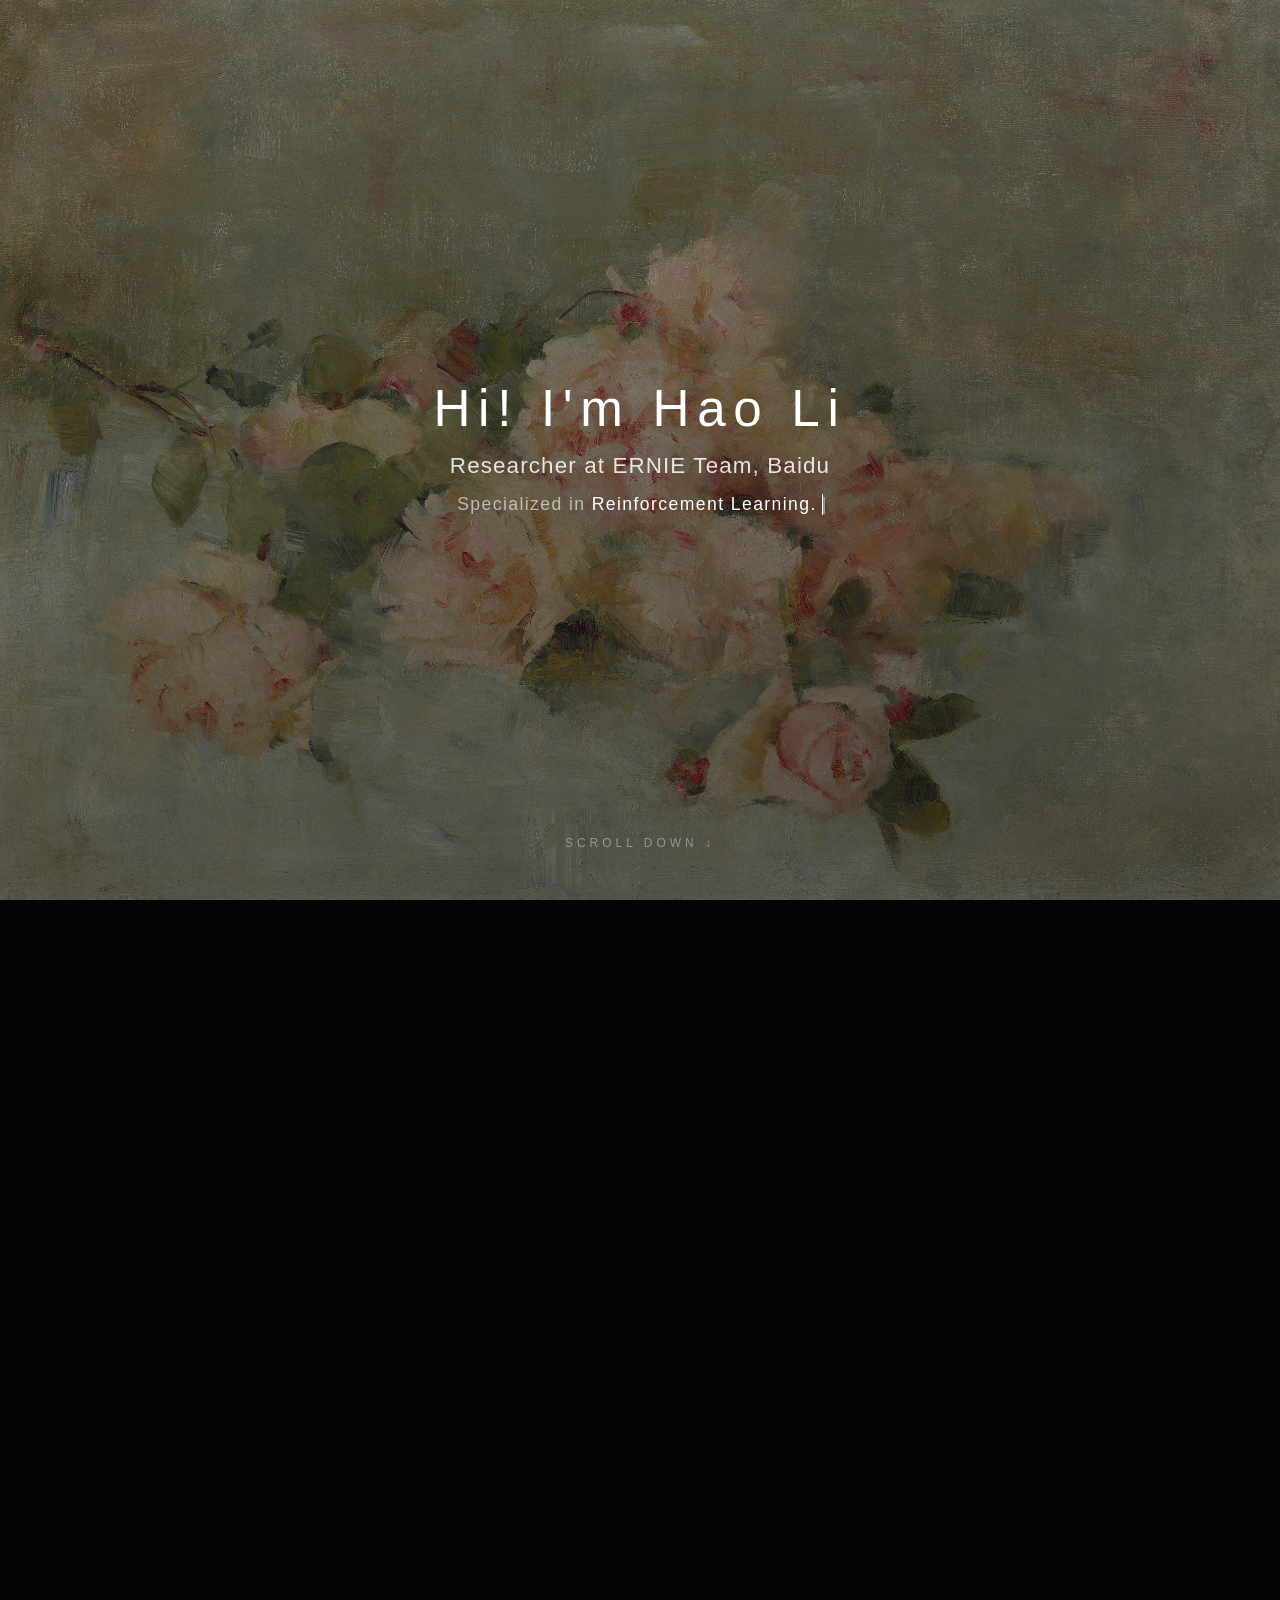
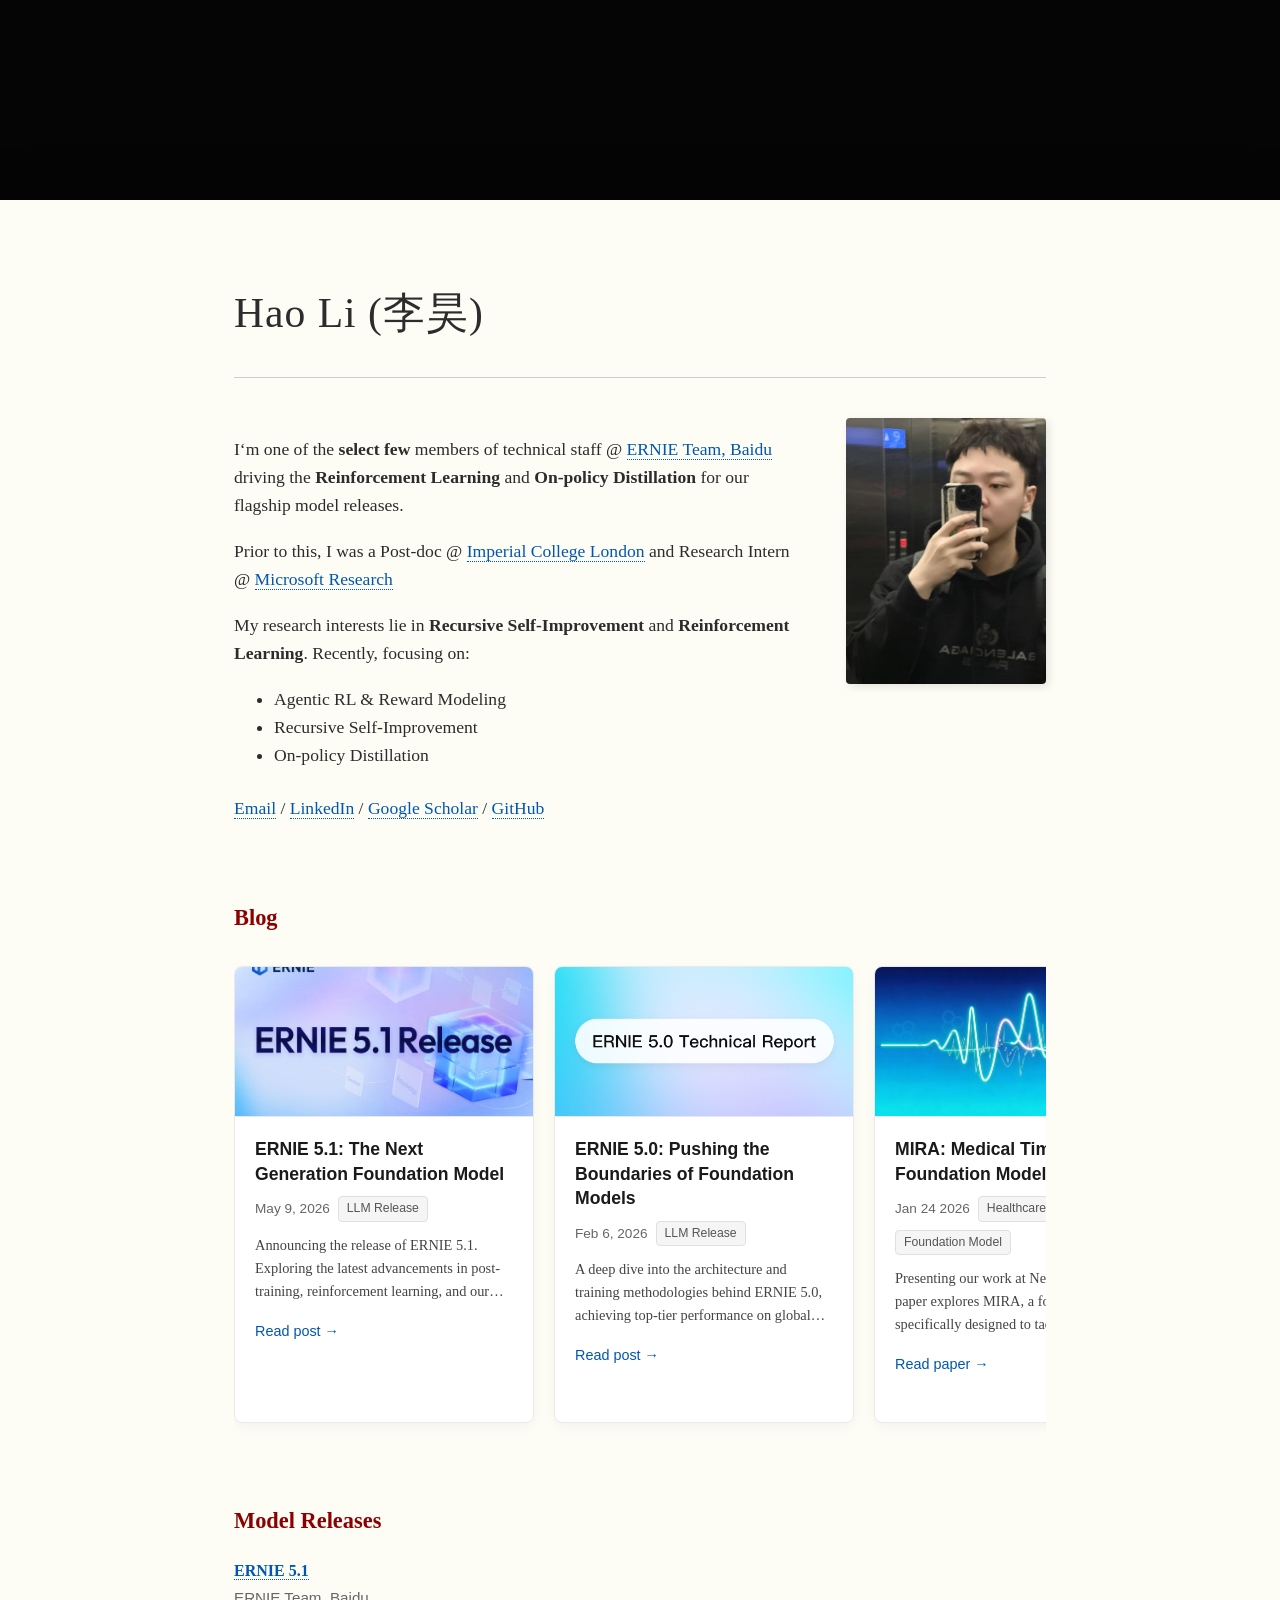
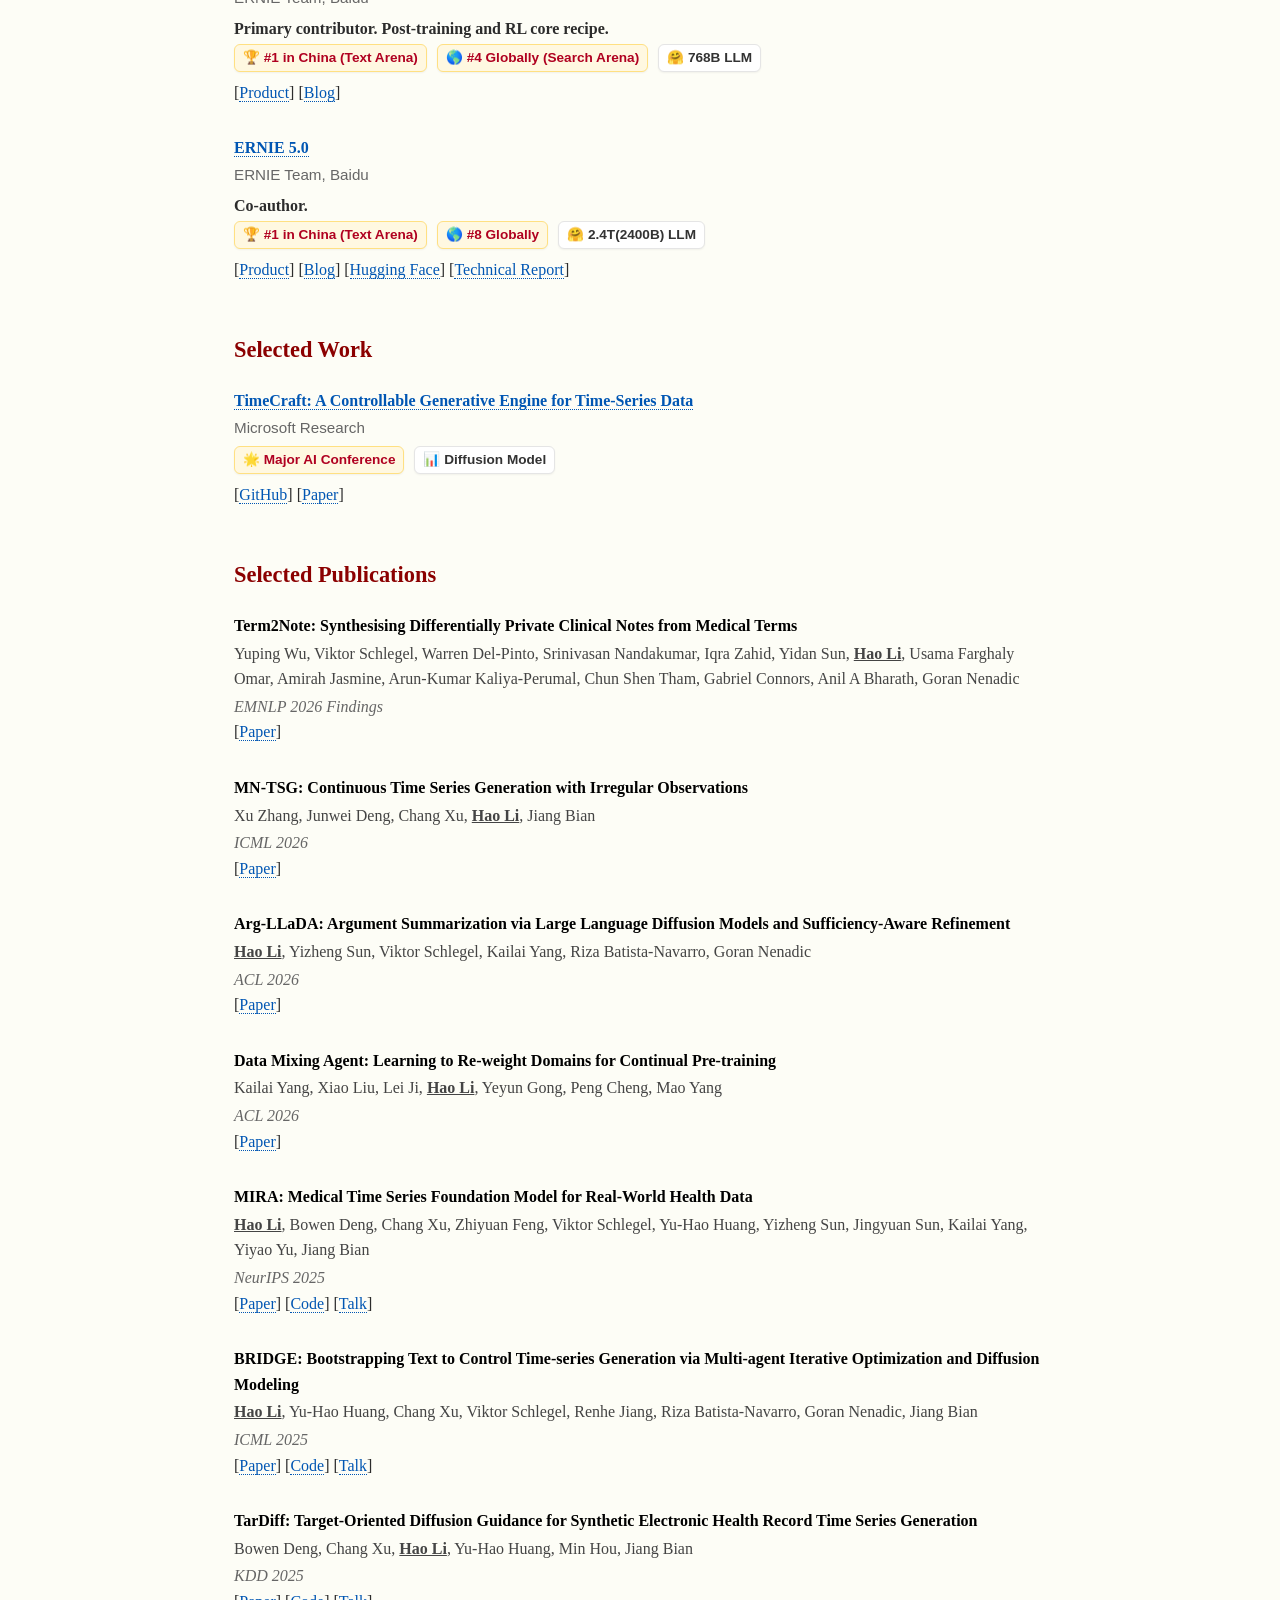
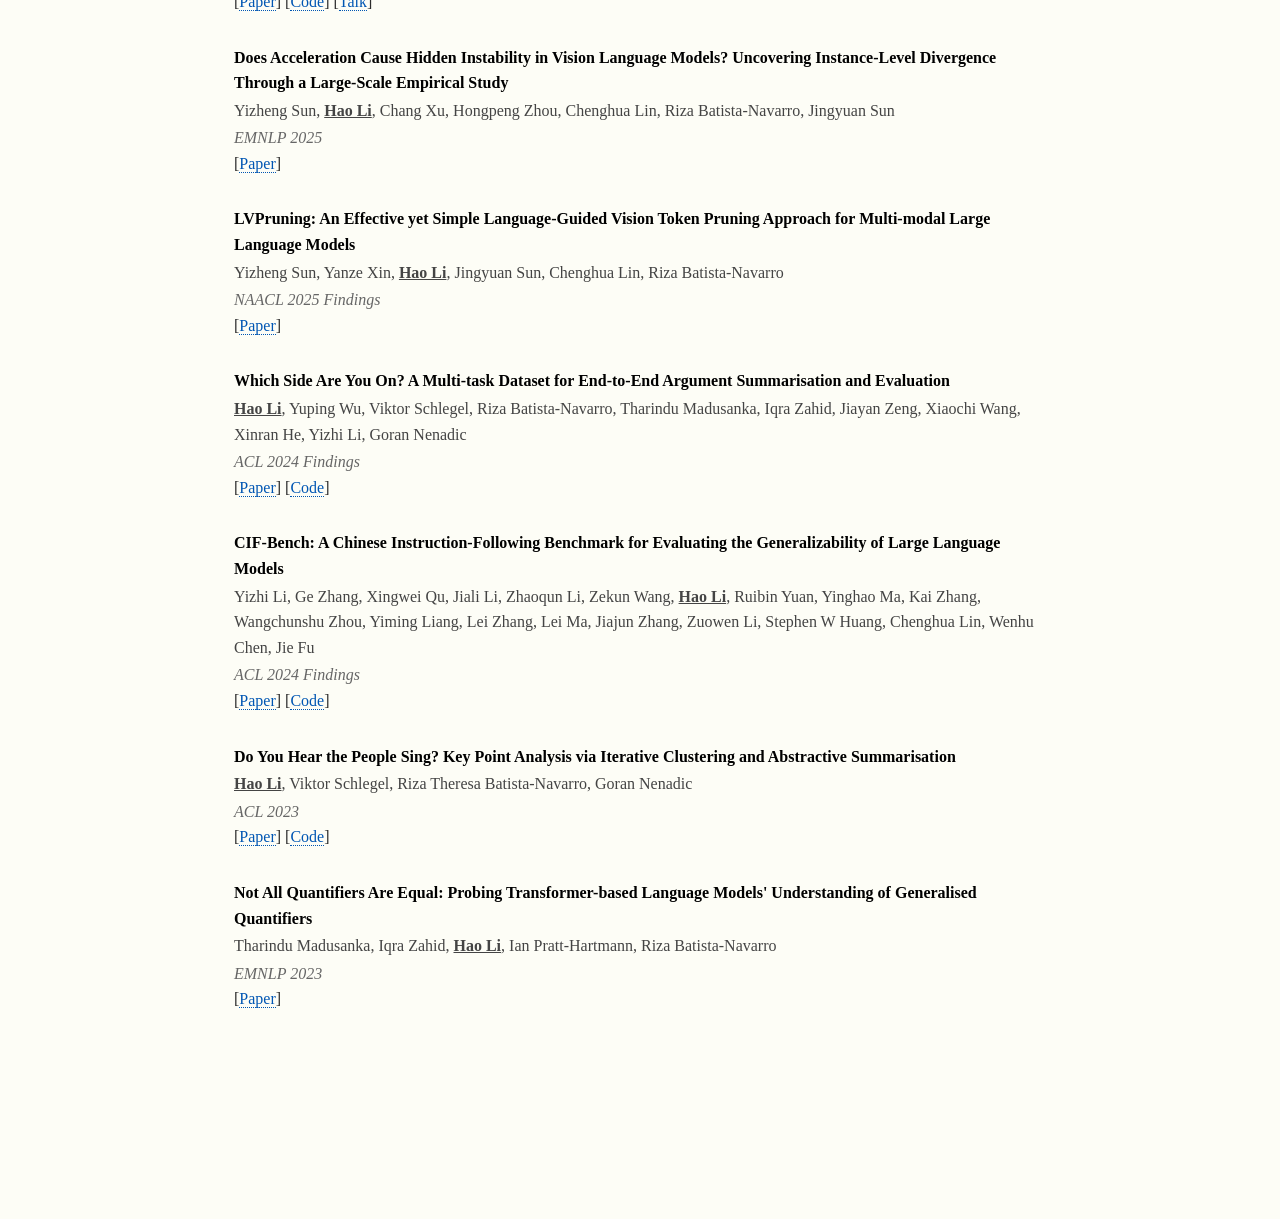
==== commit 58b6b239: "Update index.html" ====
--- a/index.html
+++ b/index.html
@@ -337,7 +337,7 @@
                 <div class="bio-text">
                     <p style="margin-top: 0;"><p>I‘m one of the <b>select few</b> members of technical staff @ <a href="https://ernie.baidu.com/">ERNIE Team, Baidu</a> driving the <b>Reinforcement Learning</b> and <b>On-policy Distillation</b> for our flagship model releases.</p>
                     <p>Prior to this, I was a Post-doc @ <a href="https://www.imperial.ac.uk/">Imperial College London</a> and Research Intern @ <a href="https://www.microsoft.com/en-us/research/lab/microsoft-research-asia-zh-cn/">Microsoft Research</a></p>
-                    <p>My research interests lie in <b>Post-training</b> and <b>Reinforcement Learning</b>. Recently, focusing on:</p>
+                    <p>My research interests lie in <b>Recursive Self-Improvement</b> and <b>Reinforcement Learning</b>. Recently, focusing on:</p>
                     <ul><li>Agentic RL & Reward Modeling</li><li>Recursive Self-Improvement</li><li>On-policy Distillation</li></ul>
                     <p style="margin-top: 25px;">
                         <a href="mailto:lihao950220@hotmail.com">Email</a> / <a href="https://www.linkedin.com/in/haoli-harry/">LinkedIn</a> / 
